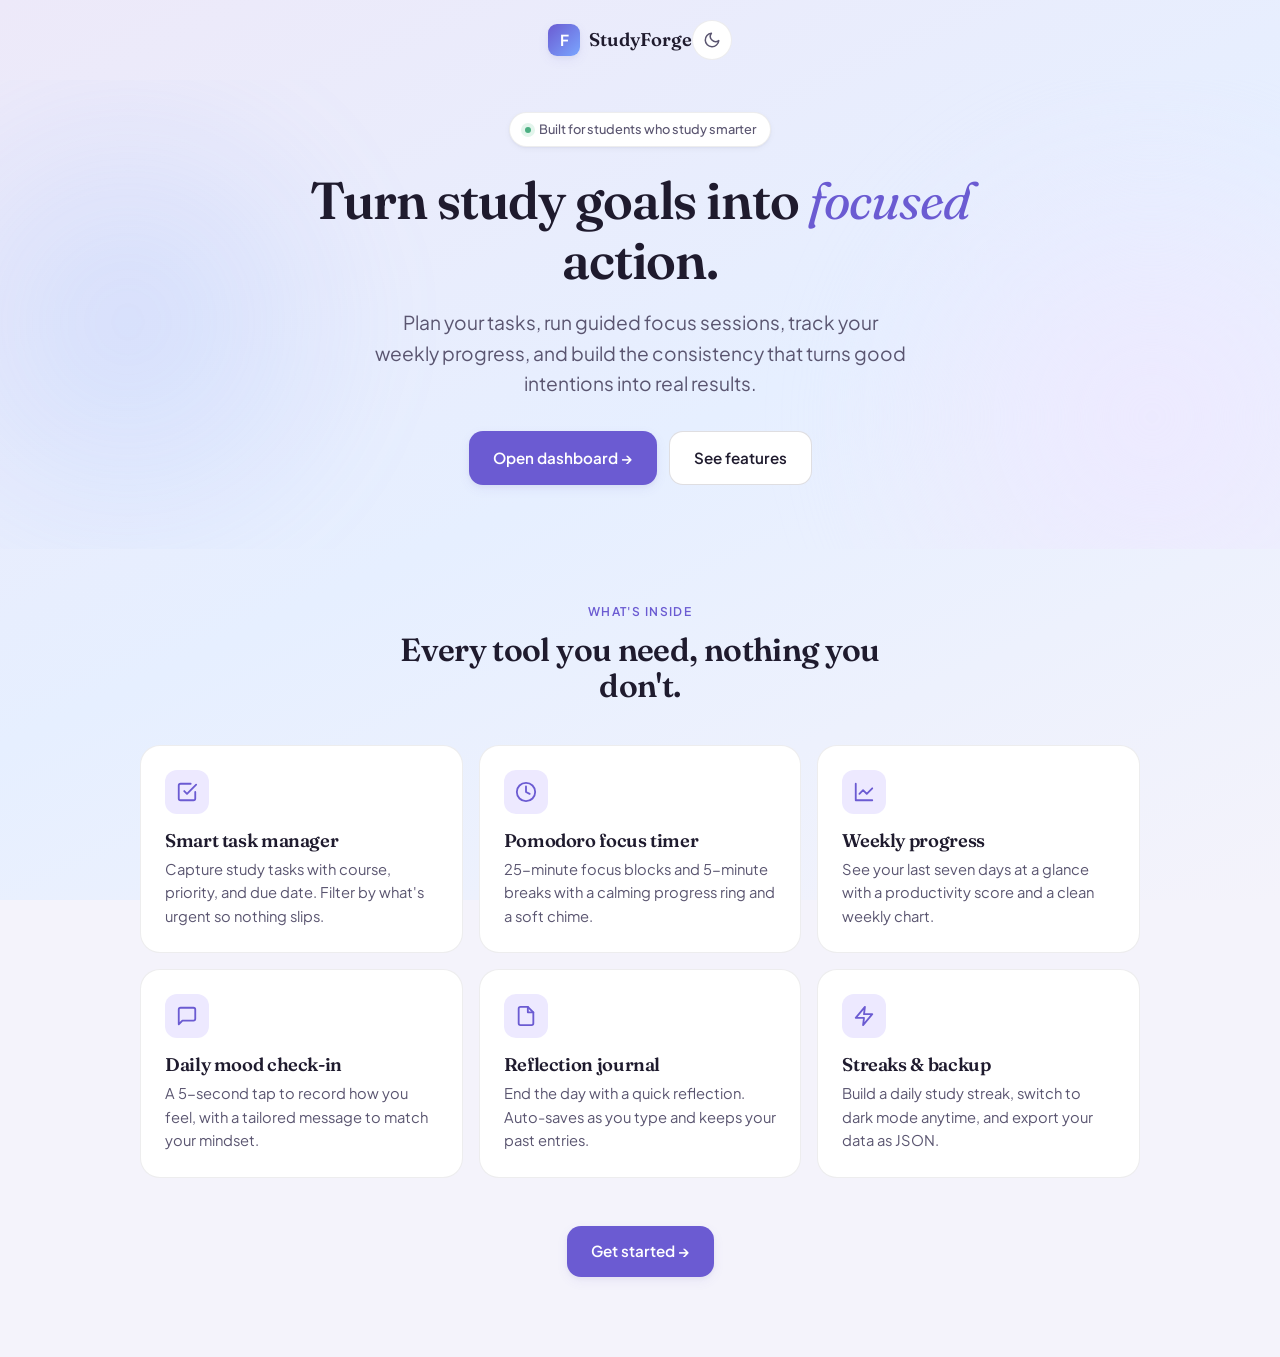
==== index.html @ b80883ae "Initial commit of StudyForge" ====
<!DOCTYPE html>
<html lang="en">
<head>
  <meta charset="UTF-8" />
  <meta name="viewport" content="width=device-width, initial-scale=1.0, viewport-fit=cover" />
  <title>StudyForge — Turn study goals into focused action</title>
  <meta name="description" content="A modern, mobile-first productivity app for students. Manage tasks, run focus sessions, and build study consistency." />
  <meta name="theme-color" content="#6b5bd2" />
  <link rel="stylesheet" href="style.css" />
</head>
<body class="landing">

  <!-- Top bar with brand + theme toggle -->
  <header class="topbar">
    <div class="brand">
      <span class="brand-mark">F</span>
      <span>StudyForge</span>
    </div>
    <div class="topbar-actions">
      <button class="icon-btn" data-theme-toggle aria-label="Toggle dark mode"></button>
    </div>
  </header>

  <!-- HERO -->
  <section class="landing-hero">
    <div class="hero-content fade-up">
      <span class="hero-eyebrow"><span class="dot"></span>Built for students who study smarter</span>
      <h1 class="hero-title">Turn study goals into <em>focused</em> action.</h1>
      <p class="hero-tagline">
        Plan your tasks, run guided focus sessions, track your weekly progress, and build the consistency that turns good intentions into real results.
      </p>
      <div class="hero-actions">
        <a href="dashboard.html" class="btn btn-primary">Open dashboard →</a>
        <a href="#features" class="btn btn-secondary">See features</a>
      </div>
    </div>
  </section>

  <!-- FEATURES -->
  <section class="feature-strip" id="features">
    <div class="container">
      <div style="text-align: center; max-width: 560px; margin: 0 auto 2.5rem;">
        <span class="eyebrow">What's inside</span>
        <h2 style="margin-top: 0.6rem;">Every tool you need, nothing you don't.</h2>
      </div>

      <div class="feature-grid">
        <div class="feature-card fade-up fade-up-1">
          <div class="feature-icon">
            <svg viewBox="0 0 24 24" fill="none" stroke="currentColor" stroke-width="2" stroke-linecap="round" stroke-linejoin="round">
              <path d="M9 11l3 3L22 4"/><path d="M21 12v7a2 2 0 01-2 2H5a2 2 0 01-2-2V5a2 2 0 012-2h11"/>
            </svg>
          </div>
          <h3>Smart task manager</h3>
          <p>Capture study tasks with course, priority, and due date. Filter by what's urgent so nothing slips.</p>
        </div>

        <div class="feature-card fade-up fade-up-2">
          <div class="feature-icon">
            <svg viewBox="0 0 24 24" fill="none" stroke="currentColor" stroke-width="2" stroke-linecap="round" stroke-linejoin="round">
              <circle cx="12" cy="12" r="10"/><polyline points="12 6 12 12 16 14"/>
            </svg>
          </div>
          <h3>Pomodoro focus timer</h3>
          <p>25-minute focus blocks and 5-minute breaks with a calming progress ring and a soft chime.</p>
        </div>

        <div class="feature-card fade-up fade-up-3">
          <div class="feature-icon">
            <svg viewBox="0 0 24 24" fill="none" stroke="currentColor" stroke-width="2" stroke-linecap="round" stroke-linejoin="round">
              <path d="M3 3v18h18"/><path d="M7 14l4-4 4 4 6-6"/>
            </svg>
          </div>
          <h3>Weekly progress</h3>
          <p>See your last seven days at a glance with a productivity score and a clean weekly chart.</p>
        </div>

        <div class="feature-card fade-up fade-up-4">
          <div class="feature-icon">
            <svg viewBox="0 0 24 24" fill="none" stroke="currentColor" stroke-width="2" stroke-linecap="round" stroke-linejoin="round">
              <path d="M21 15a2 2 0 01-2 2H7l-4 4V5a2 2 0 012-2h14a2 2 0 012 2z"/>
            </svg>
          </div>
          <h3>Daily mood check-in</h3>
          <p>A 5-second tap to record how you feel, with a tailored message to match your mindset.</p>
        </div>

        <div class="feature-card fade-up fade-up-4">
          <div class="feature-icon">
            <svg viewBox="0 0 24 24" fill="none" stroke="currentColor" stroke-width="2" stroke-linecap="round" stroke-linejoin="round">
              <path d="M14 2H6a2 2 0 00-2 2v16a2 2 0 002 2h12a2 2 0 002-2V8z"/><polyline points="14 2 14 8 20 8"/>
            </svg>
          </div>
          <h3>Reflection journal</h3>
          <p>End the day with a quick reflection. Auto-saves as you type and keeps your past entries.</p>
        </div>

        <div class="feature-card fade-up fade-up-4">
          <div class="feature-icon">
            <svg viewBox="0 0 24 24" fill="none" stroke="currentColor" stroke-width="2" stroke-linecap="round" stroke-linejoin="round">
              <path d="M13 2L3 14h9l-1 8 10-12h-9l1-8z"/>
            </svg>
          </div>
          <h3>Streaks &amp; backup</h3>
          <p>Build a daily study streak, switch to dark mode anytime, and export your data as JSON.</p>
        </div>
      </div>

      <div style="text-align: center; margin-top: 3rem;">
        <a href="dashboard.html" class="btn btn-primary">Get started →</a>
      </div>
    </div>
  </section>

  <script src="script.js"></script>
</body>
</html>
---- style.css ----
/* ============================================
   StudyForge — Stylesheet
   Calm purple & soft blue study aesthetic
   Mobile-first, responsive, with dark mode
   ============================================ */

/* ---------- Fonts ---------- */
@import url('https://fonts.googleapis.com/css2?family=Fraunces:opsz,wght@9..144,400;9..144,500;9..144,600;9..144,700&family=Plus+Jakarta+Sans:wght@400;500;600;700&display=swap');

/* ---------- Design Tokens ---------- */
:root {
  /* Light theme — calm, paper-like, study-focused */
  --bg-base: #f4f3fb;
  --bg-gradient: linear-gradient(155deg, #ede9f9 0%, #e6efff 50%, #f4f3fb 100%);
  --bg-card: #ffffff;
  --bg-card-soft: #faf9ff;
  --bg-elevated: #ffffff;

  --text-primary: #1f1b2e;
  --text-secondary: #5a5570;
  --text-muted: #8a8499;

  --accent: #6b5bd2;
  --accent-hover: #5848c4;
  --accent-soft: #ede9ff;
  --accent-blue: #7aa6ff;
  --accent-deep: #3d3478;

  --success: #4caf82;
  --success-soft: #e3f5ec;
  --warning: #e8a838;
  --warning-soft: #fdf3e0;
  --danger: #e35d6a;
  --danger-soft: #fde8eb;

  --border: rgba(31, 27, 46, 0.08);
  --border-strong: rgba(31, 27, 46, 0.14);
  --shadow-sm: 0 1px 2px rgba(31, 27, 46, 0.04), 0 2px 6px rgba(31, 27, 46, 0.04);
  --shadow-md: 0 4px 12px rgba(107, 91, 210, 0.08), 0 2px 4px rgba(31, 27, 46, 0.04);
  --shadow-lg: 0 12px 32px rgba(107, 91, 210, 0.12), 0 4px 8px rgba(31, 27, 46, 0.04);

  --radius-sm: 8px;
  --radius-md: 14px;
  --radius-lg: 20px;
  --radius-xl: 28px;

  --font-display: 'Fraunces', Georgia, serif;
  --font-body: 'Plus Jakarta Sans', system-ui, -apple-system, sans-serif;

  --transition: 200ms cubic-bezier(0.4, 0, 0.2, 1);
  --transition-slow: 400ms cubic-bezier(0.4, 0, 0.2, 1);
}

[data-theme="dark"] {
  --bg-base: #15131f;
  --bg-gradient: linear-gradient(155deg, #1a1729 0%, #161a2e 50%, #15131f 100%);
  --bg-card: #211e30;
  --bg-card-soft: #1c1a28;
  --bg-elevated: #2a2640;

  --text-primary: #f0eef7;
  --text-secondary: #b8b3c9;
  --text-muted: #7e7891;

  --accent: #9d8aff;
  --accent-hover: #b3a3ff;
  --accent-soft: #2d2647;
  --accent-blue: #93b4ff;
  --accent-deep: #cfc4ff;

  --success: #6dd9a4;
  --success-soft: #1e3329;
  --warning: #f0b859;
  --warning-soft: #332a18;
  --danger: #ff7c89;
  --danger-soft: #3d1d22;

  --border: rgba(240, 238, 247, 0.08);
  --border-strong: rgba(240, 238, 247, 0.16);
  --shadow-sm: 0 1px 2px rgba(0, 0, 0, 0.2), 0 2px 6px rgba(0, 0, 0, 0.15);
  --shadow-md: 0 4px 12px rgba(0, 0, 0, 0.25), 0 2px 4px rgba(0, 0, 0, 0.15);
  --shadow-lg: 0 12px 32px rgba(0, 0, 0, 0.35), 0 4px 8px rgba(0, 0, 0, 0.2);
}

/* ---------- Reset ---------- */
*, *::before, *::after { box-sizing: border-box; margin: 0; padding: 0; }
html { scroll-behavior: smooth; }
body {
  font-family: var(--font-body);
  font-size: 16px;
  line-height: 1.6;
  color: var(--text-primary);
  background: var(--bg-base);
  background-image: var(--bg-gradient);
  background-attachment: fixed;
  min-height: 100vh;
  -webkit-font-smoothing: antialiased;
  -moz-osx-font-smoothing: grayscale;
}
button { font-family: inherit; cursor: pointer; border: none; background: none; color: inherit; }
input, select, textarea { font-family: inherit; font-size: inherit; color: inherit; }
ul { list-style: none; }
a { color: inherit; text-decoration: none; }

/* ---------- Typography ---------- */
h1, h2, h3 {
  font-family: var(--font-display);
  font-weight: 600;
  letter-spacing: -0.02em;
  line-height: 1.15;
  color: var(--text-primary);
}
h1 { font-size: clamp(2rem, 6vw, 3.25rem); }
h2 { font-size: clamp(1.5rem, 4vw, 2rem); }
h3 { font-size: 1.15rem; font-weight: 600; }
.eyebrow {
  font-family: var(--font-body);
  font-size: 0.75rem;
  font-weight: 600;
  letter-spacing: 0.12em;
  text-transform: uppercase;
  color: var(--accent);
}

/* ---------- Layout ---------- */
.container { width: 100%; max-width: 1100px; margin: 0 auto; padding: 0 1.25rem; }
.page { min-height: 100vh; padding: 1.25rem 0 6rem; }

/* ---------- Top Bar ---------- */
.topbar {
  display: flex;
  align-items: center;
  justify-content: space-between;
  padding: 1rem 1.25rem;
  max-width: 1100px;
  margin: 0 auto;
}
.brand {
  display: flex;
  align-items: center;
  gap: 0.55rem;
  font-family: var(--font-display);
  font-weight: 600;
  font-size: 1.15rem;
  color: var(--text-primary);
}
.brand-mark {
  width: 32px; height: 32px;
  border-radius: 9px;
  background: linear-gradient(135deg, var(--accent), var(--accent-blue));
  display: grid; place-items: center;
  color: white; font-weight: 700;
  box-shadow: var(--shadow-md);
  font-family: var(--font-body);
  font-size: 0.95rem;
}
.topbar-actions { display: flex; gap: 0.5rem; align-items: center; }
.icon-btn {
  width: 40px; height: 40px;
  border-radius: 50%;
  background: var(--bg-card);
  border: 1px solid var(--border);
  display: grid; place-items: center;
  transition: all var(--transition);
  color: var(--text-secondary);
}
.icon-btn:hover {
  transform: translateY(-1px);
  box-shadow: var(--shadow-md);
  color: var(--accent);
}
.icon-btn svg { width: 18px; height: 18px; }

/* ---------- Bottom Nav (mobile-first) ---------- */
.bottom-nav {
  position: fixed;
  bottom: 0; left: 0; right: 0;
  background: var(--bg-card);
  border-top: 1px solid var(--border);
  padding: 0.5rem 0.5rem calc(0.5rem + env(safe-area-inset-bottom));
  display: flex;
  justify-content: space-around;
  z-index: 100;
  backdrop-filter: blur(20px);
}
.bottom-nav a {
  flex: 1;
  display: flex; flex-direction: column;
  align-items: center; gap: 0.15rem;
  padding: 0.5rem 0.25rem;
  font-size: 0.68rem;
  font-weight: 500;
  color: var(--text-muted);
  border-radius: var(--radius-sm);
  transition: color var(--transition);
}
.bottom-nav a svg { width: 22px; height: 22px; stroke-width: 1.8; }
.bottom-nav a.active { color: var(--accent); }
.bottom-nav a:hover { color: var(--accent); }

/* ---------- Buttons ---------- */
.btn {
  display: inline-flex;
  align-items: center;
  justify-content: center;
  gap: 0.5rem;
  padding: 0.85rem 1.5rem;
  border-radius: var(--radius-md);
  font-weight: 600;
  font-size: 0.95rem;
  transition: all var(--transition);
  white-space: nowrap;
}
.btn-primary {
  background: var(--accent);
  color: white;
  box-shadow: var(--shadow-md);
}
.btn-primary:hover {
  background: var(--accent-hover);
  transform: translateY(-2px);
  box-shadow: var(--shadow-lg);
}
.btn-primary:active { transform: translateY(0); }
.btn-secondary {
  background: var(--bg-card);
  color: var(--text-primary);
  border: 1px solid var(--border-strong);
}
.btn-secondary:hover {
  border-color: var(--accent);
  color: var(--accent);
  transform: translateY(-1px);
}
.btn-ghost {
  background: transparent;
  color: var(--text-secondary);
  padding: 0.5rem 0.85rem;
}
.btn-ghost:hover { color: var(--accent); background: var(--accent-soft); }
.btn-danger {
  background: transparent;
  color: var(--danger);
  padding: 0.4rem 0.7rem;
  font-size: 0.85rem;
  border-radius: var(--radius-sm);
}
.btn-danger:hover { background: var(--danger-soft); }
.btn-block { width: 100%; }

/* ---------- Cards ---------- */
.card {
  background: var(--bg-card);
  border: 1px solid var(--border);
  border-radius: var(--radius-lg);
  padding: 1.5rem;
  box-shadow: var(--shadow-sm);
  transition: box-shadow var(--transition), transform var(--transition);
}
.card-soft { background: var(--bg-card-soft); }
.card-hover:hover { box-shadow: var(--shadow-md); transform: translateY(-2px); }
.card-header {
  display: flex;
  justify-content: space-between;
  align-items: flex-start;
  gap: 1rem;
  margin-bottom: 1.25rem;
}
.card-header h2 { font-size: 1.35rem; }

/* ============================================
   LANDING PAGE
   ============================================ */
.landing { min-height: 100vh; display: flex; flex-direction: column; }
.landing-hero {
  flex: 1;
  display: flex;
  align-items: center;
  padding: 2rem 1.25rem 4rem;
  position: relative;
  overflow: hidden;
}
.landing-hero::before {
  content: '';
  position: absolute;
  top: -10%; right: -20%;
  width: 60%;
  aspect-ratio: 1;
  background: radial-gradient(circle, var(--accent-soft) 0%, transparent 60%);
  pointer-events: none;
  filter: blur(40px);
}
.landing-hero::after {
  content: '';
  position: absolute;
  bottom: -20%; left: -15%;
  width: 50%;
  aspect-ratio: 1;
  background: radial-gradient(circle, rgba(122, 166, 255, 0.18) 0%, transparent 60%);
  pointer-events: none;
  filter: blur(40px);
}
.hero-content {
  position: relative;
  max-width: 720px;
  margin: 0 auto;
  text-align: center;
  z-index: 1;
}
.hero-eyebrow {
  display: inline-flex;
  align-items: center;
  gap: 0.5rem;
  padding: 0.4rem 0.9rem;
  background: var(--bg-card);
  border: 1px solid var(--border);
  border-radius: 100px;
  font-size: 0.8rem;
  font-weight: 500;
  color: var(--text-secondary);
  margin-bottom: 1.5rem;
  box-shadow: var(--shadow-sm);
}
.hero-eyebrow .dot {
  width: 6px; height: 6px;
  border-radius: 50%;
  background: var(--success);
  box-shadow: 0 0 0 4px var(--success-soft);
}
.hero-title { margin-bottom: 1rem; }
.hero-title em { font-style: italic; font-weight: 400; color: var(--accent); }
.hero-tagline {
  font-size: clamp(1.05rem, 2.5vw, 1.2rem);
  color: var(--text-secondary);
  max-width: 540px;
  margin: 0 auto 2rem;
}
.hero-actions {
  display: flex;
  gap: 0.75rem;
  justify-content: center;
  flex-wrap: wrap;
}
.feature-strip { padding: 3rem 1.25rem 5rem; position: relative; }
.feature-grid {
  display: grid;
  grid-template-columns: 1fr;
  gap: 1rem;
  max-width: 1000px;
  margin: 0 auto;
}
.feature-card {
  padding: 1.5rem;
  background: var(--bg-card);
  border: 1px solid var(--border);
  border-radius: var(--radius-lg);
  transition: all var(--transition-slow);
}
.feature-card:hover {
  transform: translateY(-3px);
  box-shadow: var(--shadow-md);
  border-color: var(--accent-soft);
}
.feature-icon {
  width: 44px; height: 44px;
  border-radius: 12px;
  background: var(--accent-soft);
  color: var(--accent);
  display: grid; place-items: center;
  margin-bottom: 1rem;
}
.feature-icon svg { width: 22px; height: 22px; }
.feature-card h3 { margin-bottom: 0.4rem; }
.feature-card p { color: var(--text-secondary); font-size: 0.92rem; }

/* ============================================
   DASHBOARD
   ============================================ */
.greeting { margin-bottom: 1.5rem; }
.greeting .date {
  color: var(--text-secondary);
  font-size: 0.92rem;
  margin-bottom: 0.3rem;
  font-weight: 500;
}
.greeting h1 { font-size: clamp(1.65rem, 5vw, 2.25rem); margin-bottom: 0.4rem; }
.greeting p { color: var(--text-secondary); }
.streak-pill {
  display: inline-flex;
  align-items: center;
  gap: 0.4rem;
  padding: 0.3rem 0.75rem;
  background: var(--warning-soft);
  color: var(--warning);
  border-radius: 100px;
  font-size: 0.78rem;
  font-weight: 600;
  margin-top: 0.5rem;
}
.stat-grid {
  display: grid;
  grid-template-columns: repeat(2, 1fr);
  gap: 0.85rem;
  margin-bottom: 1.5rem;
}
.stat-card {
  background: var(--bg-card);
  border: 1px solid var(--border);
  border-radius: var(--radius-md);
  padding: 1.15rem;
  position: relative;
  overflow: hidden;
  transition: all var(--transition);
}
.stat-card:hover { transform: translateY(-2px); box-shadow: var(--shadow-md); }
.stat-card .label {
  font-size: 0.78rem;
  color: var(--text-secondary);
  font-weight: 500;
  margin-bottom: 0.4rem;
  display: flex; align-items: center; gap: 0.4rem;
}
.stat-card .value {
  font-family: var(--font-display);
  font-size: 2rem;
  font-weight: 600;
  color: var(--text-primary);
  line-height: 1;
}
.stat-card .sublabel {
  font-size: 0.78rem;
  color: var(--text-muted);
  margin-top: 0.4rem;
}
.stat-icon {
  position: absolute;
  top: 1.15rem; right: 1.15rem;
  color: var(--accent);
  opacity: 0.85;
}
.stat-icon svg { width: 22px; height: 22px; }
.stat-accent { background: linear-gradient(135deg, var(--accent), #7e6dd8); color: white; border: none; }
.stat-accent .label, .stat-accent .value, .stat-accent .sublabel, .stat-accent .stat-icon { color: white; }
.stat-accent .label { opacity: 0.85; }
.stat-accent .sublabel { opacity: 0.8; }
.dashboard-section { display: grid; gap: 1rem; margin-bottom: 1.25rem; }
.quick-action-row {
  display: grid;
  grid-template-columns: repeat(2, 1fr);
  gap: 0.75rem;
  margin-top: 1rem;
}

/* ============================================
   TASK MANAGER
   ============================================ */
.task-form { display: grid; gap: 0.75rem; }
.field-row { display: grid; grid-template-columns: 1fr 1fr; gap: 0.75rem; }
.field { display: flex; flex-direction: column; gap: 0.4rem; }
.field label {
  font-size: 0.8rem;
  font-weight: 600;
  color: var(--text-secondary);
}
.field input, .field select {
  padding: 0.75rem 0.95rem;
  border-radius: var(--radius-md);
  border: 1px solid var(--border-strong);
  background: var(--bg-card);
  font-size: 0.95rem;
  transition: border-color var(--transition), box-shadow var(--transition);
  width: 100%;
}
.field input:focus, .field select:focus {
  outline: none;
  border-color: var(--accent);
  box-shadow: 0 0 0 3px var(--accent-soft);
}
.task-list { display: flex; flex-direction: column; gap: 0.6rem; }
.task-item {
  display: flex;
  align-items: center;
  gap: 0.85rem;
  padding: 1rem;
  background: var(--bg-card);
  border: 1px solid var(--border);
  border-radius: var(--radius-md);
  transition: all var(--transition);
}
.task-item:hover { box-shadow: var(--shadow-sm); transform: translateX(2px); }
.task-checkbox {
  width: 22px; height: 22px;
  border-radius: 50%;
  border: 2px solid var(--border-strong);
  background: var(--bg-card);
  flex-shrink: 0;
  cursor: pointer;
  transition: all var(--transition);
  display: grid; place-items: center;
}
.task-checkbox:hover { border-color: var(--accent); }
.task-checkbox svg { width: 14px; height: 14px; color: white; opacity: 0; transform: scale(0.5); transition: all var(--transition); }
.task-info { flex: 1; min-width: 0; }
.task-title-text {
  font-weight: 600;
  color: var(--text-primary);
  margin-bottom: 0.2rem;
  word-break: break-word;
}
.task-meta {
  display: flex; flex-wrap: wrap; gap: 0.5rem;
  font-size: 0.8rem;
  color: var(--text-muted);
  align-items: center;
}
.task-meta .course { font-weight: 500; color: var(--text-secondary); }
.task-meta .dot-sep { color: var(--text-muted); opacity: 0.5; }
.priority-badge {
  display: inline-flex;
  align-items: center;
  padding: 0.18rem 0.55rem;
  border-radius: 100px;
  font-size: 0.7rem;
  font-weight: 600;
  text-transform: uppercase;
  letter-spacing: 0.04em;
}
.priority-low { background: var(--success-soft); color: var(--success); }
.priority-medium { background: var(--warning-soft); color: var(--warning); }
.priority-high { background: var(--danger-soft); color: var(--danger); }
.task-item.completed { opacity: 0.65; }
.task-item.completed .task-checkbox {
  background: var(--success);
  border-color: var(--success);
}
.task-item.completed .task-checkbox svg { opacity: 1; transform: scale(1); }
.task-item.completed .task-title-text {
  text-decoration: line-through;
  color: var(--text-muted);
}
.empty-state {
  text-align: center;
  padding: 2.5rem 1rem;
  color: var(--text-muted);
}
.empty-state svg { width: 48px; height: 48px; margin: 0 auto 1rem; opacity: 0.5; }
.empty-state p { font-size: 0.95rem; }
.task-filters {
  display: flex; gap: 0.4rem;
  margin-bottom: 1rem;
  overflow-x: auto;
  padding-bottom: 0.25rem;
}
.filter-chip {
  padding: 0.4rem 0.85rem;
  border-radius: 100px;
  background: var(--bg-card);
  border: 1px solid var(--border);
  font-size: 0.82rem;
  font-weight: 500;
  color: var(--text-secondary);
  white-space: nowrap;
  transition: all var(--transition);
}
.filter-chip:hover { border-color: var(--accent); color: var(--accent); }
.filter-chip.active {
  background: var(--accent);
  border-color: var(--accent);
  color: white;
}

/* ============================================
   FOCUS TIMER
   ============================================ */
.timer-card {
  text-align: center;
  padding: 2.5rem 1.5rem;
  background: var(--bg-card);
  border-radius: var(--radius-xl);
  border: 1px solid var(--border);
  position: relative;
  overflow: hidden;
}
.timer-mode-tabs {
  display: inline-flex;
  background: var(--bg-card-soft);
  border: 1px solid var(--border);
  border-radius: 100px;
  padding: 0.25rem;
  margin-bottom: 2rem;
}
.timer-mode-tabs button {
  padding: 0.5rem 1.1rem;
  border-radius: 100px;
  font-size: 0.85rem;
  font-weight: 600;
  color: var(--text-secondary);
  transition: all var(--transition);
}
.timer-mode-tabs button.active {
  background: var(--bg-card);
  color: var(--accent);
  box-shadow: var(--shadow-sm);
}
.timer-ring {
  position: relative;
  width: min(280px, 70vw);
  aspect-ratio: 1;
  margin: 0 auto 2rem;
}
.timer-ring svg { width: 100%; height: 100%; transform: rotate(-90deg); }
.timer-ring-bg { stroke: var(--border); }
.timer-ring-progress {
  stroke: var(--accent);
  transition: stroke-dashoffset 1s linear;
  stroke-linecap: round;
}
.timer-display {
  position: absolute;
  inset: 0;
  display: flex;
  flex-direction: column;
  align-items: center;
  justify-content: center;
}
.timer-time {
  font-family: var(--font-display);
  font-size: clamp(3rem, 12vw, 4.5rem);
  font-weight: 500;
  color: var(--text-primary);
  letter-spacing: -0.04em;
  line-height: 1;
  font-variant-numeric: tabular-nums;
}
.timer-status {
  font-size: 0.8rem;
  font-weight: 600;
  text-transform: uppercase;
  letter-spacing: 0.12em;
  color: var(--text-muted);
  margin-top: 0.6rem;
}
.timer-controls {
  display: flex;
  gap: 0.75rem;
  justify-content: center;
  flex-wrap: wrap;
}
.timer-info {
  margin-top: 1.5rem;
  padding-top: 1.5rem;
  border-top: 1px solid var(--border);
  display: grid;
  grid-template-columns: repeat(2, 1fr);
  gap: 1rem;
  text-align: center;
}
.timer-info-item .label {
  font-size: 0.75rem;
  color: var(--text-muted);
  text-transform: uppercase;
  letter-spacing: 0.06em;
  font-weight: 600;
  margin-bottom: 0.25rem;
}
.timer-info-item .value {
  font-family: var(--font-display);
  font-size: 1.5rem;
  font-weight: 600;
}

/* ============================================
   MOOD CHECK-IN
   ============================================ */
.mood-grid {
  display: grid;
  grid-template-columns: repeat(2, 1fr);
  gap: 0.85rem;
  margin-bottom: 1.5rem;
}
.mood-option {
  padding: 1.5rem 1rem;
  background: var(--bg-card);
  border: 2px solid var(--border);
  border-radius: var(--radius-md);
  display: flex;
  flex-direction: column;
  align-items: center;
  gap: 0.5rem;
  transition: all var(--transition);
  cursor: pointer;
}
.mood-option:hover { transform: translateY(-2px); border-color: var(--accent); }
.mood-option.selected { border-color: var(--accent); background: var(--accent-soft); }
.mood-emoji { font-size: 2rem; }
.mood-name {
  font-weight: 600;
  font-size: 0.92rem;
  color: var(--text-primary);
}
.mood-message {
  padding: 1.5rem;
  background: linear-gradient(135deg, var(--accent-soft), var(--bg-card-soft));
  border: 1px solid var(--border);
  border-radius: var(--radius-md);
  font-style: italic;
  color: var(--text-primary);
  line-height: 1.6;
  position: relative;
  font-family: var(--font-display);
  font-size: 1.05rem;
}
.mood-message::before {
  content: '"';
  font-family: var(--font-display);
  font-size: 3.5rem;
  color: var(--accent);
  position: absolute;
  top: -0.4rem; left: 0.6rem;
  opacity: 0.3;
  line-height: 1;
}
.mood-message-content { padding-left: 1.5rem; }
.mood-message-author {
  display: block;
  font-style: normal;
  font-family: var(--font-body);
  font-size: 0.78rem;
  color: var(--text-muted);
  margin-top: 0.7rem;
  font-weight: 600;
}

/* ============================================
   PROGRESS PAGE
   ============================================ */
.progress-hero {
  text-align: center;
  padding: 2rem 1.5rem;
  background: linear-gradient(135deg, var(--accent), #7e6dd8);
  color: white;
  border-radius: var(--radius-lg);
  margin-bottom: 1.25rem;
  position: relative;
  overflow: hidden;
}
.progress-hero::before {
  content: '';
  position: absolute;
  top: -50%; right: -20%;
  width: 80%; aspect-ratio: 1;
  background: radial-gradient(circle, rgba(255,255,255,0.15) 0%, transparent 70%);
}
.progress-score {
  font-family: var(--font-display);
  font-size: clamp(3.5rem, 12vw, 5rem);
  font-weight: 600;
  line-height: 1;
}
.progress-score sup { font-size: 0.4em; opacity: 0.7; }
.progress-label {
  font-size: 0.85rem;
  opacity: 0.9;
  text-transform: uppercase;
  letter-spacing: 0.1em;
  font-weight: 600;
  margin-bottom: 0.4rem;
}
.progress-sublabel { font-size: 0.95rem; opacity: 0.85; margin-top: 0.6rem; }
.weekly-bars {
  display: grid;
  grid-template-columns: repeat(7, 1fr);
  gap: 0.4rem;
  align-items: end;
  height: 140px;
  margin: 1.25rem 0 0.5rem;
}
.weekly-bar-col {
  display: flex;
  flex-direction: column;
  align-items: center;
  gap: 0.4rem;
  height: 100%;
  justify-content: flex-end;
}
.weekly-bar {
  width: 100%;
  background: linear-gradient(to top, var(--accent), var(--accent-blue));
  border-radius: 6px 6px 0 0;
  min-height: 4px;
  transition: height var(--transition-slow);
  position: relative;
}
.weekly-bar.is-today { box-shadow: 0 0 0 2px var(--bg-card), 0 0 0 4px var(--accent); }
.weekly-bar-label {
  font-size: 0.7rem;
  color: var(--text-muted);
  font-weight: 600;
  text-transform: uppercase;
}
.weekly-bar-value {
  font-size: 0.72rem;
  color: var(--text-secondary);
  font-weight: 600;
}
.progress-stat-row {
  display: grid;
  grid-template-columns: repeat(2, 1fr);
  gap: 0.85rem;
}

/* ============================================
   JOURNAL
   ============================================ */
.journal-textarea {
  width: 100%;
  min-height: 220px;
  padding: 1.15rem;
  border-radius: var(--radius-md);
  border: 1px solid var(--border-strong);
  background: var(--bg-card);
  font-family: var(--font-body);
  font-size: 1rem;
  line-height: 1.7;
  resize: vertical;
  transition: all var(--transition);
  color: var(--text-primary);
}
.journal-textarea:focus {
  outline: none;
  border-color: var(--accent);
  box-shadow: 0 0 0 3px var(--accent-soft);
}
.journal-textarea::placeholder { color: var(--text-muted); }
.journal-meta {
  display: flex;
  justify-content: space-between;
  align-items: center;
  font-size: 0.8rem;
  color: var(--text-muted);
  margin-top: 0.85rem;
  margin-bottom: 1.25rem;
}
.save-indicator {
  display: inline-flex;
  align-items: center;
  gap: 0.35rem;
  color: var(--success);
  font-weight: 600;
  opacity: 0;
  transition: opacity var(--transition);
}
.save-indicator.visible { opacity: 1; }
.journal-history { margin-top: 2rem; }
.journal-entry {
  padding: 1.15rem;
  background: var(--bg-card-soft);
  border: 1px solid var(--border);
  border-radius: var(--radius-md);
  margin-bottom: 0.75rem;
}
.journal-entry-date {
  font-size: 0.78rem;
  color: var(--accent);
  font-weight: 600;
  text-transform: uppercase;
  letter-spacing: 0.06em;
  margin-bottom: 0.55rem;
}
.journal-entry-text {
  color: var(--text-secondary);
  white-space: pre-wrap;
  line-height: 1.65;
  font-size: 0.95rem;
}

/* ============================================
   TOAST + CONFETTI
   ============================================ */
.toast {
  position: fixed;
  bottom: 90px;
  left: 50%;
  transform: translateX(-50%) translateY(20px);
  background: var(--text-primary);
  color: var(--bg-card);
  padding: 0.85rem 1.4rem;
  border-radius: var(--radius-md);
  font-size: 0.92rem;
  font-weight: 500;
  box-shadow: var(--shadow-lg);
  opacity: 0;
  pointer-events: none;
  transition: all var(--transition);
  z-index: 200;
  max-width: 90vw;
}
.toast.visible { opacity: 1; transform: translateX(-50%) translateY(0); }
.confetti-piece {
  position: fixed;
  width: 8px; height: 14px;
  top: -20px;
  z-index: 999;
  pointer-events: none;
  animation: confetti-fall linear forwards;
}
@keyframes confetti-fall {
  to { transform: translateY(110vh) rotate(720deg); opacity: 0; }
}

/* ---------- Animations ---------- */
@keyframes fadeUp {
  from { opacity: 0; transform: translateY(12px); }
  to { opacity: 1; transform: translateY(0); }
}
.fade-up { animation: fadeUp 500ms cubic-bezier(0.4, 0, 0.2, 1) backwards; }
.fade-up-1 { animation-delay: 50ms; }
.fade-up-2 { animation-delay: 120ms; }
.fade-up-3 { animation-delay: 200ms; }
.fade-up-4 { animation-delay: 280ms; }

/* ---------- Responsive ---------- */
@media (min-width: 640px) {
  .stat-grid { grid-template-columns: repeat(4, 1fr); }
  .progress-stat-row { grid-template-columns: repeat(4, 1fr); }
  .feature-grid { grid-template-columns: repeat(3, 1fr); }
  .mood-grid { grid-template-columns: repeat(4, 1fr); }
  .quick-action-row { grid-template-columns: repeat(2, 1fr); max-width: 480px; }
}
@media (min-width: 900px) {
  .page { padding: 1.5rem 0 7rem; }
  .container { padding: 0 2rem; }
  .topbar { padding: 1.25rem 2rem; }
  .bottom-nav {
    max-width: 720px;
    left: 50%;
    transform: translateX(-50%);
    bottom: 1.25rem;
    border-radius: 100px;
    border: 1px solid var(--border);
    box-shadow: var(--shadow-lg);
  }
  .bottom-nav a { font-size: 0.72rem; }
}
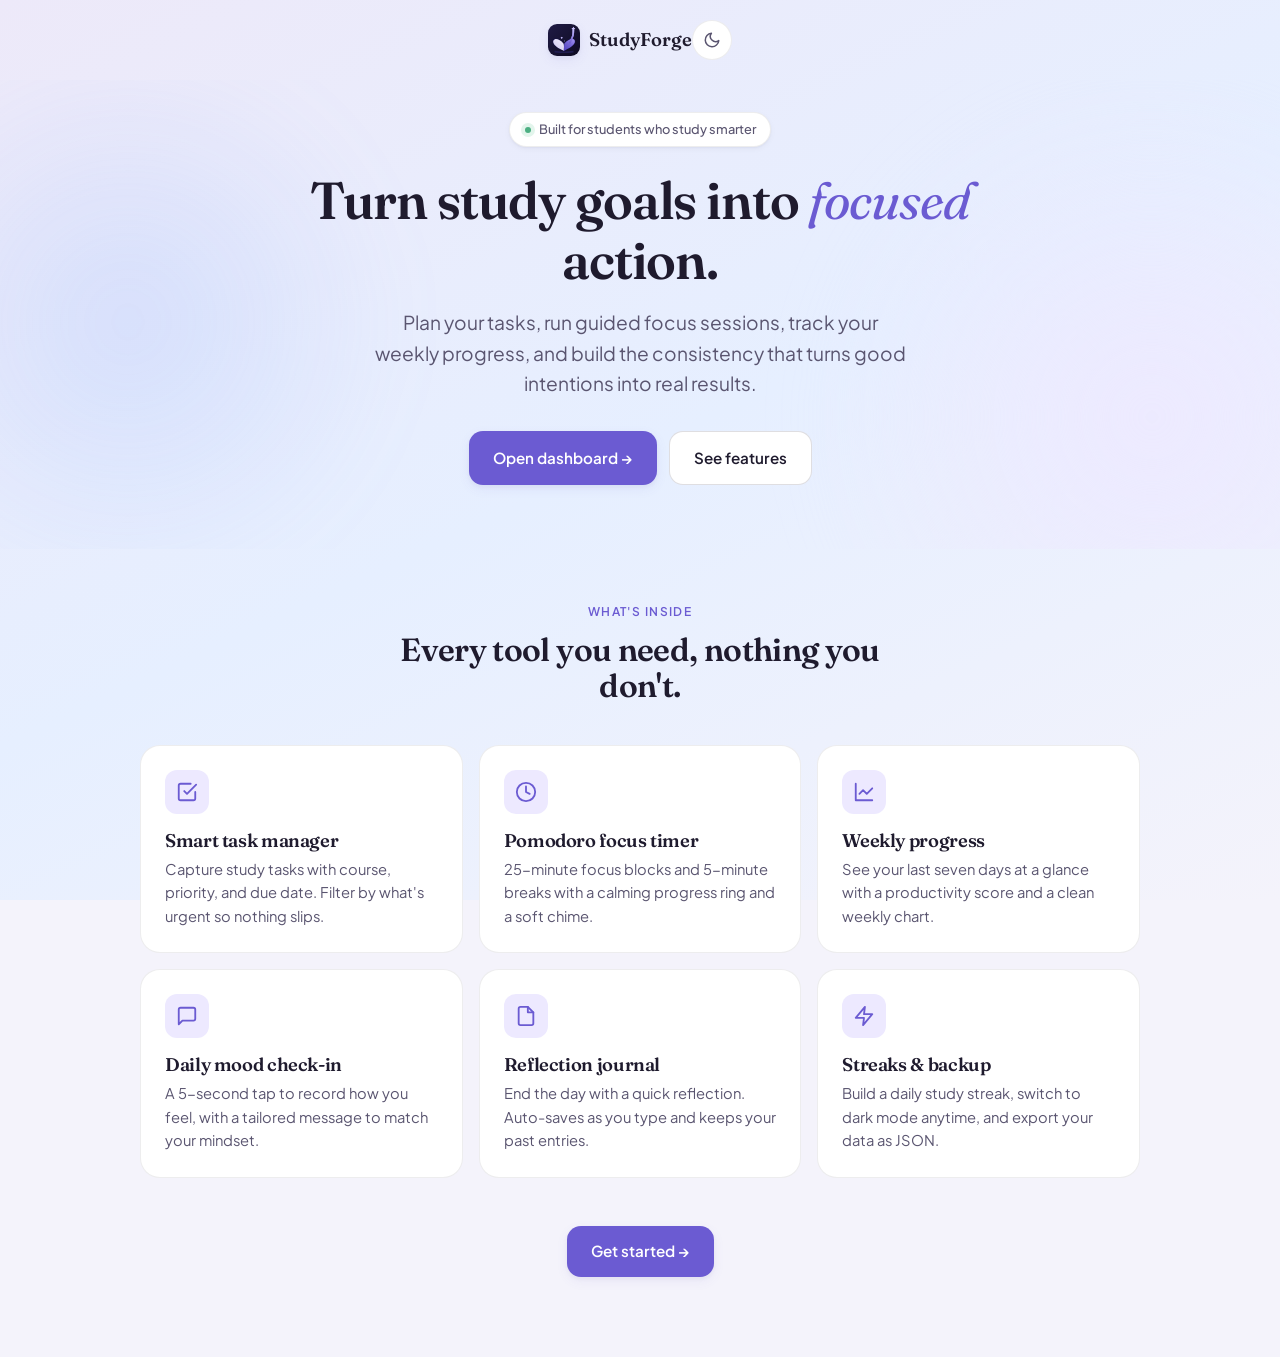
==== commit 0a0d43bc: "updated logo and icon" ====
--- a/index.html
+++ b/index.html
@@ -6,6 +6,11 @@
   <title>StudyForge — Turn study goals into focused action</title>
   <meta name="description" content="A modern, mobile-first productivity app for students. Manage tasks, run focus sessions, and build study consistency." />
   <meta name="theme-color" content="#6b5bd2" />
+  <link rel="manifest" href="manifest.json" />
+  <link rel="apple-touch-icon" href="icon.svg" />
+  <meta name="apple-mobile-web-app-capable" content="yes" />
+  <meta name="apple-mobile-web-app-status-bar-style" content="black-translucent" />
+  <meta name="apple-mobile-web-app-title" content="StudyForge" />
   <link rel="stylesheet" href="style.css" />
 </head>
 <body class="landing">
@@ -13,7 +18,7 @@
   <!-- Top bar with brand + theme toggle -->
   <header class="topbar">
     <div class="brand">
-      <span class="brand-mark">F</span>
+      <img class="brand-mark" src="icon.svg" alt=""/>
       <span>StudyForge</span>
     </div>
     <div class="topbar-actions">
@@ -113,5 +118,10 @@
   </section>
 
   <script src="script.js"></script>
+  <script>
+    if ('serviceWorker' in navigator) {
+      navigator.serviceWorker.register('/sw.js');
+    }
+  </script>
 </body>
 </html>
--- a/style.css
+++ b/style.css
@@ -147,12 +147,9 @@
 .brand-mark {
   width: 32px; height: 32px;
   border-radius: 9px;
-  background: linear-gradient(135deg, var(--accent), var(--accent-blue));
-  display: grid; place-items: center;
-  color: white; font-weight: 700;
   box-shadow: var(--shadow-md);
-  font-family: var(--font-body);
-  font-size: 0.95rem;
+  display: block;
+  flex-shrink: 0;
 }
 .topbar-actions { display: flex; gap: 0.5rem; align-items: center; }
 .icon-btn {
@@ -450,6 +447,12 @@
   gap: 0.75rem;
   margin-top: 1rem;
 }
+.quick-action-row .btn {
+  min-width: 0;
+  white-space: normal;
+  text-align: center;
+  word-break: break-word;
+}
 
 /* ============================================
    TASK MANAGER
@@ -470,6 +473,7 @@
   font-size: 0.95rem;
   transition: border-color var(--transition), box-shadow var(--transition);
   width: 100%;
+  max-width: 100%;
 }
 .field input:focus, .field select:focus {
   outline: none;
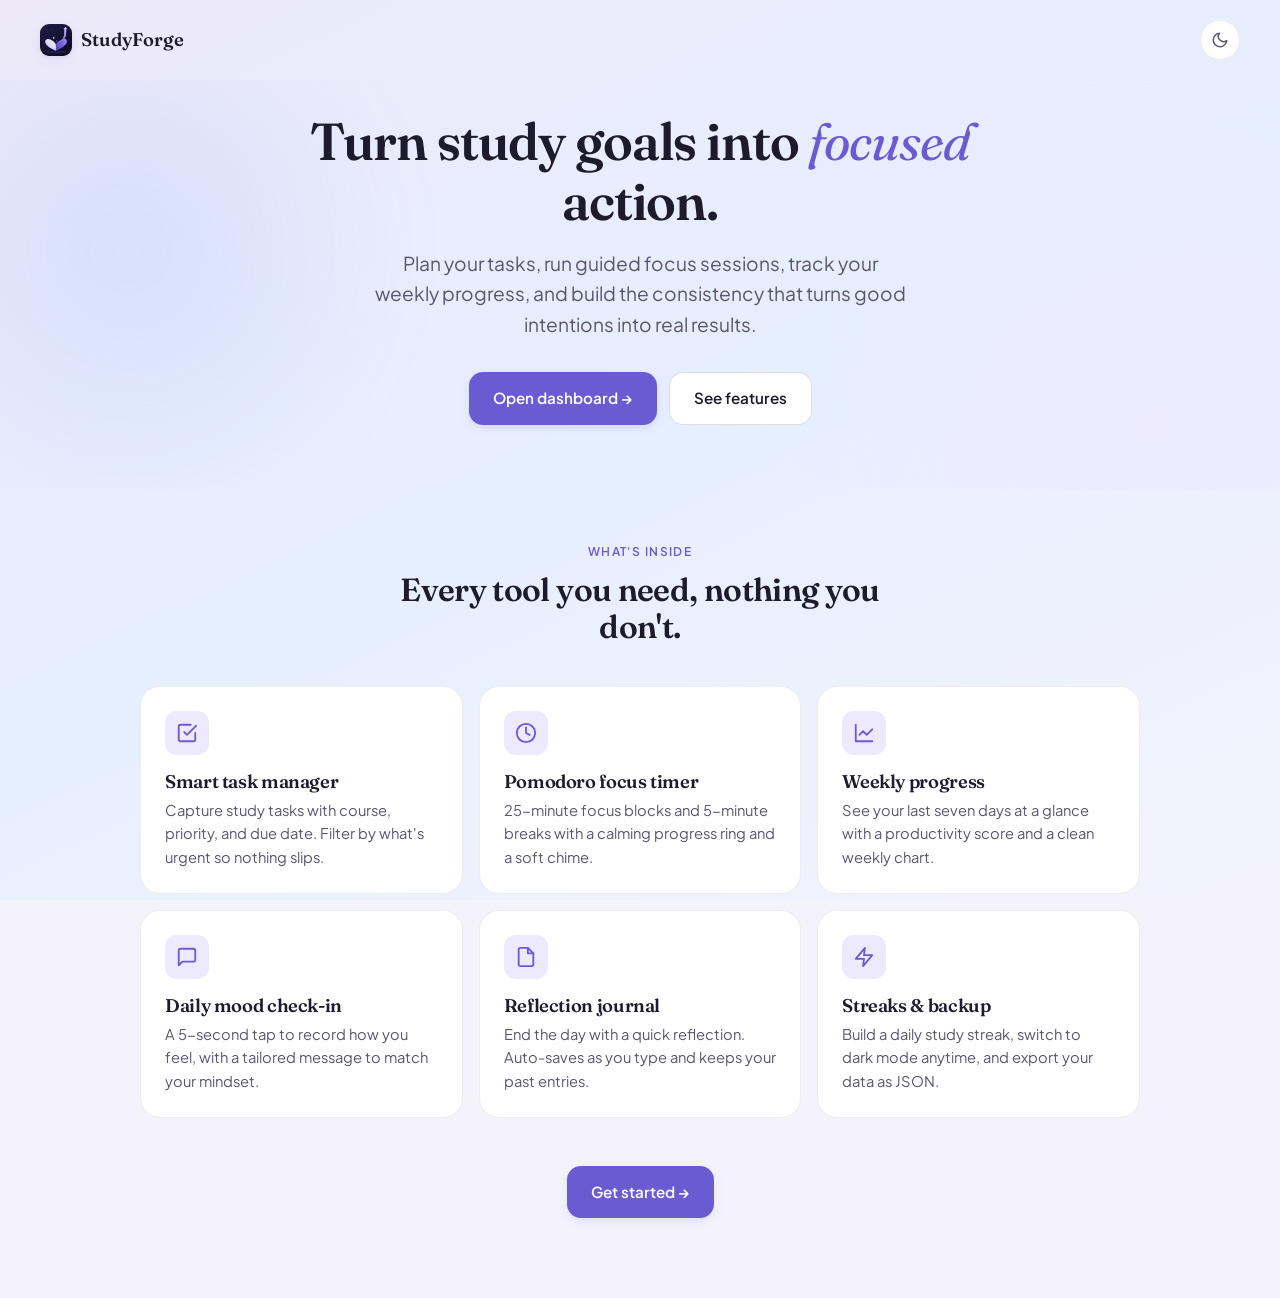
==== commit 1e04c46d: "updates design" ====
--- a/index.html
+++ b/index.html
@@ -29,7 +29,6 @@
   <!-- HERO -->
   <section class="landing-hero">
     <div class="hero-content fade-up">
-      <span class="hero-eyebrow"><span class="dot"></span>Built for students who study smarter</span>
       <h1 class="hero-title">Turn study goals into <em>focused</em> action.</h1>
       <p class="hero-tagline">
         Plan your tasks, run guided focus sessions, track your weekly progress, and build the consistency that turns good intentions into real results.
--- a/style.css
+++ b/style.css
@@ -1,8 +1,3 @@
-/* ============================================
-   StudyForge — Stylesheet
-   Calm purple & soft blue study aesthetic
-   Mobile-first, responsive, with dark mode
-   ============================================ */
 
 /* ---------- Fonts ---------- */
 @import url('https://fonts.googleapis.com/css2?family=Fraunces:opsz,wght@9..144,400;9..144,500;9..144,600;9..144,700&family=Plus+Jakarta+Sans:wght@400;500;600;700&display=swap');
@@ -131,9 +126,9 @@
   display: flex;
   align-items: center;
   justify-content: space-between;
-  padding: 1rem 1.25rem;
-  max-width: 1100px;
-  margin: 0 auto;
+  padding: 1rem 1.75rem;
+  width: 100%;
+  box-sizing: border-box;
 }
 .brand {
   display: flex;
@@ -318,12 +313,7 @@
   margin-bottom: 1.5rem;
   box-shadow: var(--shadow-sm);
 }
-.hero-eyebrow .dot {
-  width: 6px; height: 6px;
-  border-radius: 50%;
-  background: var(--success);
-  box-shadow: 0 0 0 4px var(--success-soft);
-}
+
 .hero-title { margin-bottom: 1rem; }
 .hero-title em { font-style: italic; font-weight: 400; color: var(--accent); }
 .hero-tagline {
@@ -934,7 +924,7 @@
 @media (min-width: 900px) {
   .page { padding: 1.5rem 0 7rem; }
   .container { padding: 0 2rem; }
-  .topbar { padding: 1.25rem 2rem; }
+  .topbar { padding: 1.25rem 2.5rem; }
   .bottom-nav {
     max-width: 720px;
     left: 50%;
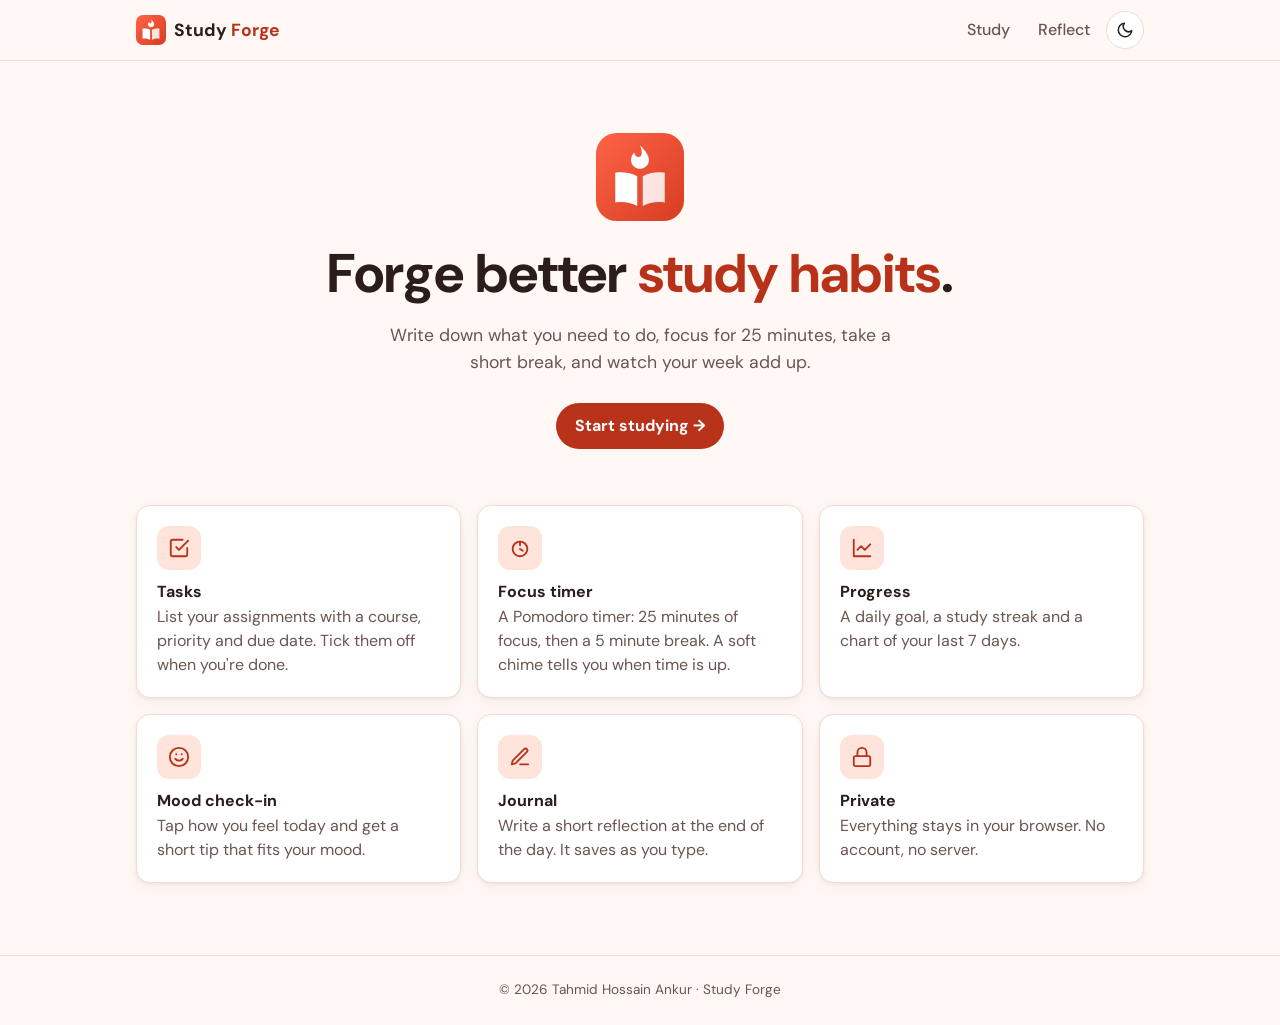
==== commit 41e14133: "Redesign Study Forge with a simpler structure and tomato theme - New tomato color palette with light" ====
--- a/index.html
+++ b/index.html
@@ -3,124 +3,82 @@
 <head>
   <meta charset="UTF-8" />
   <meta name="viewport" content="width=device-width, initial-scale=1.0, viewport-fit=cover" />
-  <title>StudyForge — Turn study goals into focused action</title>
-  <meta name="description" content="A modern, mobile-first productivity app for students. Manage tasks, run focus sessions, and build study consistency." />
-  <meta name="theme-color" content="#6b5bd2" />
+  <title>Study Forge</title>
+  <meta name="description" content="A simple study app for students: tasks, a focus timer, progress tracking and a daily journal." />
+  <meta name="theme-color" content="#fff8f5" media="(prefers-color-scheme: light)" />
+  <meta name="theme-color" content="#1b1412" media="(prefers-color-scheme: dark)" />
+  <link rel="icon" href="icon.svg" />
   <link rel="manifest" href="manifest.json" />
-  <link rel="apple-touch-icon" href="icon.svg" />
+  <link rel="apple-touch-icon" href="icons/apple-touch-icon.png" />
+  <meta name="mobile-web-app-capable" content="yes" />
   <meta name="apple-mobile-web-app-capable" content="yes" />
-  <meta name="apple-mobile-web-app-status-bar-style" content="black-translucent" />
-  <meta name="apple-mobile-web-app-title" content="StudyForge" />
+  <meta name="apple-mobile-web-app-title" content="Study Forge" />
+  <meta name="apple-mobile-web-app-status-bar-style" content="default" />
   <link rel="stylesheet" href="style.css" />
+  <script src="script.js"></script>
 </head>
-<body class="landing">
+<body>
 
-  <!-- Top bar with brand + theme toggle -->
   <header class="topbar">
-    <div class="brand">
-      <img class="brand-mark" src="icon.svg" alt=""/>
-      <span>StudyForge</span>
-    </div>
-    <div class="topbar-actions">
-      <button class="icon-btn" data-theme-toggle aria-label="Toggle dark mode"></button>
+    <div class="container">
+      <a href="index.html" class="brand">
+        <img src="icon.svg" alt="" />
+        <span>Study <span class="brand-accent">Forge</span></span>
+      </a>
+      <nav class="nav">
+        <a href="dashboard.html">Study</a>
+        <a href="reflect.html">Reflect</a>
+        <button class="theme-btn" id="theme-btn" aria-label="Toggle dark mode">
+          <svg class="icon-moon" viewBox="0 0 24 24" fill="none" stroke="currentColor" stroke-width="2" stroke-linecap="round" stroke-linejoin="round"><path d="M21 12.8A9 9 0 1111.2 3a7 7 0 009.8 9.8z"/></svg>
+          <svg class="icon-sun" viewBox="0 0 24 24" fill="none" stroke="currentColor" stroke-width="2" stroke-linecap="round" stroke-linejoin="round"><circle cx="12" cy="12" r="4"/><path d="M12 2v2M12 20v2M4.9 4.9l1.4 1.4M17.7 17.7l1.4 1.4M2 12h2M20 12h2M4.9 19.1l1.4-1.4M17.7 6.3l1.4-1.4"/></svg>
+        </button>
+      </nav>
     </div>
   </header>
 
-  <!-- HERO -->
-  <section class="landing-hero">
-    <div class="hero-content fade-up">
-      <h1 class="hero-title">Turn study goals into <em>focused</em> action.</h1>
-      <p class="hero-tagline">
-        Plan your tasks, run guided focus sessions, track your weekly progress, and build the consistency that turns good intentions into real results.
-      </p>
-      <div class="hero-actions">
-        <a href="dashboard.html" class="btn btn-primary">Open dashboard →</a>
-        <a href="#features" class="btn btn-secondary">See features</a>
+  <main class="container">
+    <section class="hero">
+      <img class="hero-icon" src="icon.svg" alt="" />
+      <h1>Forge better <em>study habits</em>.</h1>
+      <p>Write down what you need to do, focus for 25 minutes, take a short break, and watch your week add up.</p>
+      <a href="dashboard.html" class="btn btn-primary">Start studying →</a>
+    </section>
+
+    <section class="features">
+      <div class="card feature">
+        <div class="feature-icon"><svg viewBox="0 0 24 24" fill="none" stroke="currentColor" stroke-width="2" stroke-linecap="round" stroke-linejoin="round" aria-hidden="true"><path d="M9 11l3 3L22 4"/><path d="M21 12v7a2 2 0 01-2 2H5a2 2 0 01-2-2V5a2 2 0 012-2h11"/></svg></div>
+        <h2 class="feature-title">Tasks</h2>
+        <p>List your assignments with a course, priority and due date. Tick them off when you're done.</p>
       </div>
-    </div>
-  </section>
+      <div class="card feature">
+        <div class="feature-icon"><svg viewBox="0 0 24 24" fill="none" stroke="currentColor" stroke-width="2" stroke-linecap="round" stroke-linejoin="round" aria-hidden="true"><circle cx="12" cy="13" r="8"/><path d="M12 9V5"/><path d="M12 13l3 2"/></svg></div>
+        <h2 class="feature-title">Focus timer</h2>
+        <p>A Pomodoro timer: 25 minutes of focus, then a 5 minute break. A soft chime tells you when time is up.</p>
+      </div>
+      <div class="card feature">
+        <div class="feature-icon"><svg viewBox="0 0 24 24" fill="none" stroke="currentColor" stroke-width="2" stroke-linecap="round" stroke-linejoin="round" aria-hidden="true"><path d="M3 3v18h18"/><path d="M7 14l4-4 4 4 6-6"/></svg></div>
+        <h2 class="feature-title">Progress</h2>
+        <p>A daily goal, a study streak and a chart of your last 7 days.</p>
+      </div>
+      <div class="card feature">
+        <div class="feature-icon"><svg viewBox="0 0 24 24" fill="none" stroke="currentColor" stroke-width="2" stroke-linecap="round" stroke-linejoin="round" aria-hidden="true"><circle cx="12" cy="12" r="10"/><path d="M8 14s1.5 2 4 2 4-2 4-2"/><line x1="9" y1="9" x2="9.01" y2="9"/><line x1="15" y1="9" x2="15.01" y2="9"/></svg></div>
+        <h2 class="feature-title">Mood check-in</h2>
+        <p>Tap how you feel today and get a short tip that fits your mood.</p>
+      </div>
+      <div class="card feature">
+        <div class="feature-icon"><svg viewBox="0 0 24 24" fill="none" stroke="currentColor" stroke-width="2" stroke-linecap="round" stroke-linejoin="round" aria-hidden="true"><path d="M12 20h9"/><path d="M16.5 3.5a2.1 2.1 0 013 3L7 19l-4 1 1-4z"/></svg></div>
+        <h2 class="feature-title">Journal</h2>
+        <p>Write a short reflection at the end of the day. It saves as you type.</p>
+      </div>
+      <div class="card feature">
+        <div class="feature-icon"><svg viewBox="0 0 24 24" fill="none" stroke="currentColor" stroke-width="2" stroke-linecap="round" stroke-linejoin="round" aria-hidden="true"><rect x="3" y="11" width="18" height="11" rx="2"/><path d="M7 11V7a5 5 0 0110 0v4"/></svg></div>
+        <h2 class="feature-title">Private</h2>
+        <p>Everything stays in your browser. No account, no server.</p>
+      </div>
+    </section>
+  </main>
 
-  <!-- FEATURES -->
-  <section class="feature-strip" id="features">
-    <div class="container">
-      <div style="text-align: center; max-width: 560px; margin: 0 auto 2.5rem;">
-        <span class="eyebrow">What's inside</span>
-        <h2 style="margin-top: 0.6rem;">Every tool you need, nothing you don't.</h2>
-      </div>
+  <footer class="footer">© 2026 Tahmid Hossain Ankur · Study Forge</footer>
 
-      <div class="feature-grid">
-        <div class="feature-card fade-up fade-up-1">
-          <div class="feature-icon">
-            <svg viewBox="0 0 24 24" fill="none" stroke="currentColor" stroke-width="2" stroke-linecap="round" stroke-linejoin="round">
-              <path d="M9 11l3 3L22 4"/><path d="M21 12v7a2 2 0 01-2 2H5a2 2 0 01-2-2V5a2 2 0 012-2h11"/>
-            </svg>
-          </div>
-          <h3>Smart task manager</h3>
-          <p>Capture study tasks with course, priority, and due date. Filter by what's urgent so nothing slips.</p>
-        </div>
-
-        <div class="feature-card fade-up fade-up-2">
-          <div class="feature-icon">
-            <svg viewBox="0 0 24 24" fill="none" stroke="currentColor" stroke-width="2" stroke-linecap="round" stroke-linejoin="round">
-              <circle cx="12" cy="12" r="10"/><polyline points="12 6 12 12 16 14"/>
-            </svg>
-          </div>
-          <h3>Pomodoro focus timer</h3>
-          <p>25-minute focus blocks and 5-minute breaks with a calming progress ring and a soft chime.</p>
-        </div>
-
-        <div class="feature-card fade-up fade-up-3">
-          <div class="feature-icon">
-            <svg viewBox="0 0 24 24" fill="none" stroke="currentColor" stroke-width="2" stroke-linecap="round" stroke-linejoin="round">
-              <path d="M3 3v18h18"/><path d="M7 14l4-4 4 4 6-6"/>
-            </svg>
-          </div>
-          <h3>Weekly progress</h3>
-          <p>See your last seven days at a glance with a productivity score and a clean weekly chart.</p>
-        </div>
-
-        <div class="feature-card fade-up fade-up-4">
-          <div class="feature-icon">
-            <svg viewBox="0 0 24 24" fill="none" stroke="currentColor" stroke-width="2" stroke-linecap="round" stroke-linejoin="round">
-              <path d="M21 15a2 2 0 01-2 2H7l-4 4V5a2 2 0 012-2h14a2 2 0 012 2z"/>
-            </svg>
-          </div>
-          <h3>Daily mood check-in</h3>
-          <p>A 5-second tap to record how you feel, with a tailored message to match your mindset.</p>
-        </div>
-
-        <div class="feature-card fade-up fade-up-4">
-          <div class="feature-icon">
-            <svg viewBox="0 0 24 24" fill="none" stroke="currentColor" stroke-width="2" stroke-linecap="round" stroke-linejoin="round">
-              <path d="M14 2H6a2 2 0 00-2 2v16a2 2 0 002 2h12a2 2 0 002-2V8z"/><polyline points="14 2 14 8 20 8"/>
-            </svg>
-          </div>
-          <h3>Reflection journal</h3>
-          <p>End the day with a quick reflection. Auto-saves as you type and keeps your past entries.</p>
-        </div>
-
-        <div class="feature-card fade-up fade-up-4">
-          <div class="feature-icon">
-            <svg viewBox="0 0 24 24" fill="none" stroke="currentColor" stroke-width="2" stroke-linecap="round" stroke-linejoin="round">
-              <path d="M13 2L3 14h9l-1 8 10-12h-9l1-8z"/>
-            </svg>
-          </div>
-          <h3>Streaks &amp; backup</h3>
-          <p>Build a daily study streak, switch to dark mode anytime, and export your data as JSON.</p>
-        </div>
-      </div>
-
-      <div style="text-align: center; margin-top: 3rem;">
-        <a href="dashboard.html" class="btn btn-primary">Get started →</a>
-      </div>
-    </div>
-  </section>
-
-  <script src="script.js"></script>
-  <script>
-    if ('serviceWorker' in navigator) {
-      navigator.serviceWorker.register('/sw.js');
-    }
-  </script>
 </body>
 </html>
--- a/style.css
+++ b/style.css
@@ -1,938 +1,615 @@
-
-/* ---------- Fonts ---------- */
-@import url('https://fonts.googleapis.com/css2?family=Fraunces:opsz,wght@9..144,400;9..144,500;9..144,600;9..144,700&family=Plus+Jakarta+Sans:wght@400;500;600;700&display=swap');
-
-/* ---------- Design Tokens ---------- */
+/* ============================================================
+   Study Forge styles
+   1. Colors and sizes (change the theme here)
+   2. Base page styles
+   3. Top bar
+   4. Buttons and form fields
+   5. Cards and stats
+   6. Tasks
+   7. Focus timer
+   8. Progress
+   9. Mood and journal
+   10. Landing page
+   11. Toast message
+   12. Small screens
+   ============================================================ */
+
+@import url('https://fonts.googleapis.com/css2?family=DM+Sans:opsz,wght@9..40,400;9..40,500;9..40,700&display=swap');
+
+/* ---------- 1. Colors and sizes ---------- */
 :root {
-  /* Light theme — calm, paper-like, study-focused */
-  --bg-base: #f4f3fb;
-  --bg-gradient: linear-gradient(155deg, #ede9f9 0%, #e6efff 50%, #f4f3fb 100%);
-  --bg-card: #ffffff;
-  --bg-card-soft: #faf9ff;
-  --bg-elevated: #ffffff;
-
-  --text-primary: #1f1b2e;
-  --text-secondary: #5a5570;
-  --text-muted: #8a8499;
-
-  --accent: #6b5bd2;
-  --accent-hover: #5848c4;
-  --accent-soft: #ede9ff;
-  --accent-blue: #7aa6ff;
-  --accent-deep: #3d3478;
-
-  --success: #4caf82;
-  --success-soft: #e3f5ec;
-  --warning: #e8a838;
-  --warning-soft: #fdf3e0;
-  --danger: #e35d6a;
-  --danger-soft: #fde8eb;
-
-  --border: rgba(31, 27, 46, 0.08);
-  --border-strong: rgba(31, 27, 46, 0.14);
-  --shadow-sm: 0 1px 2px rgba(31, 27, 46, 0.04), 0 2px 6px rgba(31, 27, 46, 0.04);
-  --shadow-md: 0 4px 12px rgba(107, 91, 210, 0.08), 0 2px 4px rgba(31, 27, 46, 0.04);
-  --shadow-lg: 0 12px 32px rgba(107, 91, 210, 0.12), 0 4px 8px rgba(31, 27, 46, 0.04);
-
-  --radius-sm: 8px;
-  --radius-md: 14px;
-  --radius-lg: 20px;
-  --radius-xl: 28px;
-
-  --font-display: 'Fraunces', Georgia, serif;
-  --font-body: 'Plus Jakarta Sans', system-ui, -apple-system, sans-serif;
-
-  --transition: 200ms cubic-bezier(0.4, 0, 0.2, 1);
-  --transition-slow: 400ms cubic-bezier(0.4, 0, 0.2, 1);
+  --bg: #fff8f5;
+  --surface: #ffffff;
+  --surface-2: #fff1ec;
+  --text: #2b1d19;
+  --text-2: #6b5550;
+  --border: #f0dcd5;
+
+  --tomato: #ff6347;          /* the main brand color */
+  --tomato-strong: #b8321a;   /* darker tomato, readable as text and on buttons */
+  --tomato-soft: #ffe4dc;     /* light tomato for backgrounds */
+  --on-tomato: #ffffff;       /* text color on top of tomato */
+
+  --green: #24734a;
+  --green-soft: #e1f4e8;
+  --amber: #a5670f;
+  --amber-soft: #fdf0d9;
+
+  --radius: 14px;
+  --shadow: 0 1px 3px rgba(43, 29, 25, 0.06), 0 4px 14px rgba(43, 29, 25, 0.05);
+  --font: 'DM Sans', system-ui, -apple-system, sans-serif;
 }
 
 [data-theme="dark"] {
-  --bg-base: #15131f;
-  --bg-gradient: linear-gradient(155deg, #1a1729 0%, #161a2e 50%, #15131f 100%);
-  --bg-card: #211e30;
-  --bg-card-soft: #1c1a28;
-  --bg-elevated: #2a2640;
-
-  --text-primary: #f0eef7;
-  --text-secondary: #b8b3c9;
-  --text-muted: #7e7891;
-
-  --accent: #9d8aff;
-  --accent-hover: #b3a3ff;
-  --accent-soft: #2d2647;
-  --accent-blue: #93b4ff;
-  --accent-deep: #cfc4ff;
-
-  --success: #6dd9a4;
-  --success-soft: #1e3329;
-  --warning: #f0b859;
-  --warning-soft: #332a18;
-  --danger: #ff7c89;
-  --danger-soft: #3d1d22;
-
-  --border: rgba(240, 238, 247, 0.08);
-  --border-strong: rgba(240, 238, 247, 0.16);
-  --shadow-sm: 0 1px 2px rgba(0, 0, 0, 0.2), 0 2px 6px rgba(0, 0, 0, 0.15);
-  --shadow-md: 0 4px 12px rgba(0, 0, 0, 0.25), 0 2px 4px rgba(0, 0, 0, 0.15);
-  --shadow-lg: 0 12px 32px rgba(0, 0, 0, 0.35), 0 4px 8px rgba(0, 0, 0, 0.2);
-}
-
-/* ---------- Reset ---------- */
-*, *::before, *::after { box-sizing: border-box; margin: 0; padding: 0; }
-html { scroll-behavior: smooth; }
+  --bg: #1b1412;
+  --surface: #251c19;
+  --surface-2: #2f2420;
+  --text: #f7ece8;
+  --text-2: #c2aea8;
+  --border: #3d2f2a;
+
+  --tomato: #ff7a5f;
+  --tomato-strong: #ff7a5f;
+  --tomato-soft: #3a221c;
+  --on-tomato: #1b1412;
+
+  --green: #5fd08a;
+  --green-soft: #1d3326;
+  --amber: #f0b859;
+  --amber-soft: #33291a;
+
+  --shadow: 0 1px 3px rgba(0, 0, 0, 0.3);
+}
+
+/* ---------- 2. Base page styles ---------- */
+* { box-sizing: border-box; margin: 0; padding: 0; }
+
 body {
-  font-family: var(--font-body);
-  font-size: 16px;
-  line-height: 1.6;
-  color: var(--text-primary);
-  background: var(--bg-base);
-  background-image: var(--bg-gradient);
-  background-attachment: fixed;
-  min-height: 100vh;
+  font-family: var(--font);
+  background: var(--bg);
+  color: var(--text);
+  line-height: 1.5;
   -webkit-font-smoothing: antialiased;
-  -moz-osx-font-smoothing: grayscale;
-}
-button { font-family: inherit; cursor: pointer; border: none; background: none; color: inherit; }
-input, select, textarea { font-family: inherit; font-size: inherit; color: inherit; }
-ul { list-style: none; }
-a { color: inherit; text-decoration: none; }
-
-/* ---------- Typography ---------- */
-h1, h2, h3 {
-  font-family: var(--font-display);
-  font-weight: 600;
-  letter-spacing: -0.02em;
-  line-height: 1.15;
-  color: var(--text-primary);
-}
-h1 { font-size: clamp(2rem, 6vw, 3.25rem); }
-h2 { font-size: clamp(1.5rem, 4vw, 2rem); }
-h3 { font-size: 1.15rem; font-weight: 600; }
-.eyebrow {
-  font-family: var(--font-body);
-  font-size: 0.75rem;
-  font-weight: 600;
-  letter-spacing: 0.12em;
+  -webkit-text-size-adjust: 100%;
+  -webkit-tap-highlight-color: transparent;
+}
+
+h1, h2, h3 { line-height: 1.2; font-weight: 700; }
+h1 { font-size: clamp(1.7rem, 4vw, 2.2rem); }
+h2 { font-size: 1.15rem; }
+h3 { font-size: 1rem; }
+
+a { color: var(--tomato-strong); }
+img, svg { display: block; }
+
+.container {
+  max-width: 1040px;
+  margin: 0 auto;
+  padding: 0 max(16px, env(safe-area-inset-right)) 0 max(16px, env(safe-area-inset-left));
+}
+
+.page { padding: 28px 0 calc(64px + env(safe-area-inset-bottom)); }
+
+.muted { color: var(--text-2); }
+
+.page-intro { margin-bottom: 24px; }
+.page-intro .muted { margin-top: 6px; }
+
+.date {
+  font-size: 0.85rem;
+  font-weight: 700;
+  color: var(--tomato-strong);
   text-transform: uppercase;
-  color: var(--accent);
-}
-
-/* ---------- Layout ---------- */
-.container { width: 100%; max-width: 1100px; margin: 0 auto; padding: 0 1.25rem; }
-.page { min-height: 100vh; padding: 1.25rem 0 6rem; }
-
-/* ---------- Top Bar ---------- */
+  letter-spacing: 0.06em;
+  margin-bottom: 6px;
+}
+
+:focus-visible {
+  outline: 3px solid var(--tomato);
+  outline-offset: 2px;
+}
+
+/* ---------- 3. Top bar ---------- */
 .topbar {
+  position: sticky;
+  top: 0;
+  z-index: 10;
+  background: var(--bg);
+  border-bottom: 1px solid var(--border);
+  padding-top: env(safe-area-inset-top);
+}
+
+.topbar .container {
   display: flex;
   align-items: center;
   justify-content: space-between;
-  padding: 1rem 1.75rem;
-  width: 100%;
-  box-sizing: border-box;
-}
+  gap: 12px;
+  height: 60px;
+}
+
 .brand {
   display: flex;
   align-items: center;
-  gap: 0.55rem;
-  font-family: var(--font-display);
-  font-weight: 600;
-  font-size: 1.15rem;
-  color: var(--text-primary);
-}
-.brand-mark {
-  width: 32px; height: 32px;
-  border-radius: 9px;
-  box-shadow: var(--shadow-md);
-  display: block;
-  flex-shrink: 0;
-}
-.topbar-actions { display: flex; gap: 0.5rem; align-items: center; }
-.icon-btn {
-  width: 40px; height: 40px;
+  gap: 8px;
+  font-weight: 700;
+  font-size: 1.1rem;
+  color: var(--text);
+  text-decoration: none;
+}
+
+.brand img { width: 30px; height: 30px; }
+.brand-accent { color: var(--tomato-strong); }
+
+.nav {
+  display: flex;
+  align-items: center;
+  gap: 4px;
+}
+
+.nav a {
+  padding: 8px 12px;
+  border-radius: 999px;
+  color: var(--text-2);
+  font-weight: 500;
+  text-decoration: none;
+}
+
+.nav a:hover { color: var(--text); background: var(--surface-2); }
+.nav a.active { color: var(--tomato-strong); background: var(--tomato-soft); }
+
+/* Dark mode button: CSS shows the moon in light mode and the sun in dark mode */
+.theme-btn {
+  width: 38px;
+  height: 38px;
+  display: grid;
+  place-items: center;
+  border: 1px solid var(--border);
   border-radius: 50%;
-  background: var(--bg-card);
-  border: 1px solid var(--border);
-  display: grid; place-items: center;
-  transition: all var(--transition);
-  color: var(--text-secondary);
-}
-.icon-btn:hover {
-  transform: translateY(-1px);
-  box-shadow: var(--shadow-md);
-  color: var(--accent);
-}
-.icon-btn svg { width: 18px; height: 18px; }
-
-/* ---------- Bottom Nav (mobile-first) ---------- */
-.bottom-nav {
-  position: fixed;
-  bottom: 0; left: 0; right: 0;
-  background: var(--bg-card);
-  border-top: 1px solid var(--border);
-  padding: 0.5rem 0.5rem calc(0.5rem + env(safe-area-inset-bottom));
-  display: flex;
-  justify-content: space-around;
-  z-index: 100;
-  backdrop-filter: blur(20px);
-}
-.bottom-nav a {
-  flex: 1;
-  display: flex; flex-direction: column;
-  align-items: center; gap: 0.15rem;
-  padding: 0.5rem 0.25rem;
-  font-size: 0.68rem;
-  font-weight: 500;
-  color: var(--text-muted);
-  border-radius: var(--radius-sm);
-  transition: color var(--transition);
-}
-.bottom-nav a svg { width: 22px; height: 22px; stroke-width: 1.8; }
-.bottom-nav a.active { color: var(--accent); }
-.bottom-nav a:hover { color: var(--accent); }
-
-/* ---------- Buttons ---------- */
+  background: var(--surface);
+  color: var(--text);
+  cursor: pointer;
+}
+
+.theme-btn svg { width: 18px; height: 18px; }
+.theme-btn .icon-sun { display: none; }
+[data-theme="dark"] .theme-btn .icon-sun { display: block; }
+[data-theme="dark"] .theme-btn .icon-moon { display: none; }
+
+/* ---------- 4. Buttons and form fields ---------- */
 .btn {
   display: inline-flex;
   align-items: center;
   justify-content: center;
-  gap: 0.5rem;
-  padding: 0.85rem 1.5rem;
-  border-radius: var(--radius-md);
-  font-weight: 600;
-  font-size: 0.95rem;
-  transition: all var(--transition);
-  white-space: nowrap;
-}
-.btn-primary {
-  background: var(--accent);
-  color: white;
-  box-shadow: var(--shadow-md);
-}
-.btn-primary:hover {
-  background: var(--accent-hover);
-  transform: translateY(-2px);
-  box-shadow: var(--shadow-lg);
-}
-.btn-primary:active { transform: translateY(0); }
+  gap: 6px;
+  padding: 10px 18px;
+  border: 1px solid transparent;
+  border-radius: 999px;
+  font: inherit;
+  font-weight: 700;
+  text-decoration: none;
+  cursor: pointer;
+  transition: background 0.15s, transform 0.1s;
+}
+
+.btn:active { transform: scale(0.97); }
+
+.btn-primary { background: var(--tomato-strong); color: var(--on-tomato); }
+.btn-primary:hover { filter: brightness(1.08); }
+
 .btn-secondary {
-  background: var(--bg-card);
-  color: var(--text-primary);
-  border: 1px solid var(--border-strong);
-}
-.btn-secondary:hover {
-  border-color: var(--accent);
-  color: var(--accent);
-  transform: translateY(-1px);
-}
-.btn-ghost {
+  background: var(--surface);
+  color: var(--text);
+  border-color: var(--border);
+}
+.btn-secondary:hover { background: var(--surface-2); }
+
+.btn-small { padding: 6px 12px; font-size: 0.85rem; }
+
+label {
+  display: block;
+  font-size: 0.85rem;
+  font-weight: 500;
+  color: var(--text-2);
+  margin-bottom: 4px;
+}
+
+input, select, textarea {
+  width: 100%;
+  padding: 10px 12px;
+  border: 1px solid var(--border);
+  border-radius: 10px;
+  background: var(--bg);
+  color: var(--text);
+  font: inherit;
+  min-height: 44px;
+}
+
+input:focus, select:focus, textarea:focus {
+  outline: none;
+  border-color: var(--tomato);
+  box-shadow: 0 0 0 3px var(--tomato-soft);
+}
+
+/* ---------- 5. Cards and stats ---------- */
+.card {
+  background: var(--surface);
+  border: 1px solid var(--border);
+  border-radius: var(--radius);
+  box-shadow: var(--shadow);
+  padding: 20px;
+}
+
+.card-title {
+  display: flex;
+  align-items: center;
+  justify-content: space-between;
+  gap: 8px;
+  margin-bottom: 16px;
+}
+
+.stats {
+  display: grid;
+  grid-template-columns: repeat(3, 1fr);
+  gap: 12px;
+  margin-bottom: 20px;
+}
+
+.stat {
+  background: var(--surface);
+  border: 1px solid var(--border);
+  border-radius: var(--radius);
+  padding: 16px;
+}
+
+.stat-value {
+  font-size: 1.8rem;
+  font-weight: 700;
+  color: var(--tomato-strong);
+}
+
+.stat-label { font-size: 0.85rem; color: var(--text-2); }
+
+/* Dashboard layout: tasks on the left, timer + progress on the right */
+.dashboard-grid {
+  display: grid;
+  grid-template-columns: 1.4fr 1fr;
+  gap: 20px;
+  align-items: start;
+}
+
+.side-column {
+  display: grid;
+  gap: 20px;
+}
+
+/* ---------- 6. Tasks ---------- */
+.task-form {
+  display: grid;
+  grid-template-columns: 1fr 1fr 1fr;
+  gap: 10px;
+  margin-bottom: 16px;
+}
+
+.task-form .full { grid-column: 1 / -1; }
+
+.filters {
+  display: flex;
+  flex-wrap: wrap;
+  gap: 6px;
+  margin-bottom: 12px;
+}
+
+.filter {
+  padding: 6px 12px;
+  border: 1px solid var(--border);
+  border-radius: 999px;
   background: transparent;
-  color: var(--text-secondary);
-  padding: 0.5rem 0.85rem;
-}
-.btn-ghost:hover { color: var(--accent); background: var(--accent-soft); }
-.btn-danger {
+  color: var(--text-2);
+  font: inherit;
+  font-size: 0.85rem;
+  cursor: pointer;
+}
+
+.filter.active {
+  background: var(--tomato-soft);
+  border-color: var(--tomato-soft);
+  color: var(--tomato-strong);
+  font-weight: 700;
+}
+
+.task-list { list-style: none; display: grid; gap: 8px; }
+
+.task {
+  display: flex;
+  align-items: center;
+  gap: 12px;
+  padding: 12px;
+  border: 1px solid var(--border);
+  border-radius: 10px;
+  background: var(--bg);
+}
+
+.task input[type="checkbox"] {
+  width: 20px;
+  height: 20px;
+  flex-shrink: 0;
+  accent-color: var(--tomato-strong);
+  cursor: pointer;
+}
+
+.task-text { flex: 1; min-width: 0; }
+.task-title { font-weight: 500; overflow-wrap: anywhere; }
+.task-meta { font-size: 0.8rem; color: var(--text-2); margin-top: 2px; }
+
+.task.done .task-title { text-decoration: line-through; color: var(--text-2); }
+
+.badge {
+  display: inline-block;
+  padding: 1px 8px;
+  border-radius: 999px;
+  font-size: 0.75rem;
+  font-weight: 700;
+}
+.badge-high { background: var(--tomato-soft); color: var(--tomato-strong); }
+.badge-medium { background: var(--amber-soft); color: var(--amber); }
+.badge-low { background: var(--green-soft); color: var(--green); }
+
+.delete-btn {
+  border: none;
+  background: none;
+  color: var(--text-2);
+  font: inherit;
+  font-size: 0.85rem;
+  cursor: pointer;
+  padding: 4px 6px;
+  border-radius: 6px;
+}
+.delete-btn:hover { color: var(--tomato-strong); background: var(--tomato-soft); }
+
+.empty {
+  text-align: center;
+  padding: 24px;
+  color: var(--text-2);
+  border: 1px dashed var(--border);
+  border-radius: 10px;
+}
+
+/* ---------- 7. Focus timer ---------- */
+.modes {
+  display: flex;
+  gap: 4px;
+  padding: 4px;
+  background: var(--surface-2);
+  border-radius: 999px;
+}
+
+.mode {
+  padding: 4px 12px;
+  border: none;
+  border-radius: 999px;
   background: transparent;
-  color: var(--danger);
-  padding: 0.4rem 0.7rem;
+  color: var(--text-2);
+  font: inherit;
   font-size: 0.85rem;
-  border-radius: var(--radius-sm);
-}
-.btn-danger:hover { background: var(--danger-soft); }
-.btn-block { width: 100%; }
-
-/* ---------- Cards ---------- */
-.card {
-  background: var(--bg-card);
-  border: 1px solid var(--border);
-  border-radius: var(--radius-lg);
-  padding: 1.5rem;
-  box-shadow: var(--shadow-sm);
-  transition: box-shadow var(--transition), transform var(--transition);
-}
-.card-soft { background: var(--bg-card-soft); }
-.card-hover:hover { box-shadow: var(--shadow-md); transform: translateY(-2px); }
-.card-header {
-  display: flex;
-  justify-content: space-between;
-  align-items: flex-start;
-  gap: 1rem;
-  margin-bottom: 1.25rem;
-}
-.card-header h2 { font-size: 1.35rem; }
-
-/* ============================================
-   LANDING PAGE
-   ============================================ */
-.landing { min-height: 100vh; display: flex; flex-direction: column; }
-.landing-hero {
-  flex: 1;
-  display: flex;
-  align-items: center;
-  padding: 2rem 1.25rem 4rem;
-  position: relative;
-  overflow: hidden;
-}
-.landing-hero::before {
-  content: '';
-  position: absolute;
-  top: -10%; right: -20%;
-  width: 60%;
-  aspect-ratio: 1;
-  background: radial-gradient(circle, var(--accent-soft) 0%, transparent 60%);
-  pointer-events: none;
-  filter: blur(40px);
-}
-.landing-hero::after {
-  content: '';
-  position: absolute;
-  bottom: -20%; left: -15%;
-  width: 50%;
-  aspect-ratio: 1;
-  background: radial-gradient(circle, rgba(122, 166, 255, 0.18) 0%, transparent 60%);
-  pointer-events: none;
-  filter: blur(40px);
-}
-.hero-content {
-  position: relative;
-  max-width: 720px;
-  margin: 0 auto;
-  text-align: center;
-  z-index: 1;
-}
-.hero-eyebrow {
-  display: inline-flex;
-  align-items: center;
-  gap: 0.5rem;
-  padding: 0.4rem 0.9rem;
-  background: var(--bg-card);
-  border: 1px solid var(--border);
-  border-radius: 100px;
-  font-size: 0.8rem;
-  font-weight: 500;
-  color: var(--text-secondary);
-  margin-bottom: 1.5rem;
-  box-shadow: var(--shadow-sm);
-}
-
-.hero-title { margin-bottom: 1rem; }
-.hero-title em { font-style: italic; font-weight: 400; color: var(--accent); }
-.hero-tagline {
-  font-size: clamp(1.05rem, 2.5vw, 1.2rem);
-  color: var(--text-secondary);
-  max-width: 540px;
-  margin: 0 auto 2rem;
-}
-.hero-actions {
-  display: flex;
-  gap: 0.75rem;
-  justify-content: center;
-  flex-wrap: wrap;
-}
-.feature-strip { padding: 3rem 1.25rem 5rem; position: relative; }
-.feature-grid {
-  display: grid;
-  grid-template-columns: 1fr;
-  gap: 1rem;
-  max-width: 1000px;
-  margin: 0 auto;
-}
-.feature-card {
-  padding: 1.5rem;
-  background: var(--bg-card);
-  border: 1px solid var(--border);
-  border-radius: var(--radius-lg);
-  transition: all var(--transition-slow);
-}
-.feature-card:hover {
-  transform: translateY(-3px);
-  box-shadow: var(--shadow-md);
-  border-color: var(--accent-soft);
-}
-.feature-icon {
-  width: 44px; height: 44px;
-  border-radius: 12px;
-  background: var(--accent-soft);
-  color: var(--accent);
-  display: grid; place-items: center;
-  margin-bottom: 1rem;
-}
-.feature-icon svg { width: 22px; height: 22px; }
-.feature-card h3 { margin-bottom: 0.4rem; }
-.feature-card p { color: var(--text-secondary); font-size: 0.92rem; }
-
-/* ============================================
-   DASHBOARD
-   ============================================ */
-.greeting { margin-bottom: 1.5rem; }
-.greeting .date {
-  color: var(--text-secondary);
-  font-size: 0.92rem;
-  margin-bottom: 0.3rem;
-  font-weight: 500;
-}
-.greeting h1 { font-size: clamp(1.65rem, 5vw, 2.25rem); margin-bottom: 0.4rem; }
-.greeting p { color: var(--text-secondary); }
-.streak-pill {
-  display: inline-flex;
-  align-items: center;
-  gap: 0.4rem;
-  padding: 0.3rem 0.75rem;
-  background: var(--warning-soft);
-  color: var(--warning);
-  border-radius: 100px;
-  font-size: 0.78rem;
-  font-weight: 600;
-  margin-top: 0.5rem;
-}
-.stat-grid {
-  display: grid;
-  grid-template-columns: repeat(2, 1fr);
-  gap: 0.85rem;
-  margin-bottom: 1.5rem;
-}
-.stat-card {
-  background: var(--bg-card);
-  border: 1px solid var(--border);
-  border-radius: var(--radius-md);
-  padding: 1.15rem;
-  position: relative;
-  overflow: hidden;
-  transition: all var(--transition);
-}
-.stat-card:hover { transform: translateY(-2px); box-shadow: var(--shadow-md); }
-.stat-card .label {
-  font-size: 0.78rem;
-  color: var(--text-secondary);
-  font-weight: 500;
-  margin-bottom: 0.4rem;
-  display: flex; align-items: center; gap: 0.4rem;
-}
-.stat-card .value {
-  font-family: var(--font-display);
-  font-size: 2rem;
-  font-weight: 600;
-  color: var(--text-primary);
-  line-height: 1;
-}
-.stat-card .sublabel {
-  font-size: 0.78rem;
-  color: var(--text-muted);
-  margin-top: 0.4rem;
-}
-.stat-icon {
-  position: absolute;
-  top: 1.15rem; right: 1.15rem;
-  color: var(--accent);
-  opacity: 0.85;
-}
-.stat-icon svg { width: 22px; height: 22px; }
-.stat-accent { background: linear-gradient(135deg, var(--accent), #7e6dd8); color: white; border: none; }
-.stat-accent .label, .stat-accent .value, .stat-accent .sublabel, .stat-accent .stat-icon { color: white; }
-.stat-accent .label { opacity: 0.85; }
-.stat-accent .sublabel { opacity: 0.8; }
-.dashboard-section { display: grid; gap: 1rem; margin-bottom: 1.25rem; }
-.quick-action-row {
-  display: grid;
-  grid-template-columns: repeat(2, 1fr);
-  gap: 0.75rem;
-  margin-top: 1rem;
-}
-.quick-action-row .btn {
-  min-width: 0;
-  white-space: normal;
-  text-align: center;
-  word-break: break-word;
-}
-
-/* ============================================
-   TASK MANAGER
-   ============================================ */
-.task-form { display: grid; gap: 0.75rem; }
-.field-row { display: grid; grid-template-columns: 1fr 1fr; gap: 0.75rem; }
-.field { display: flex; flex-direction: column; gap: 0.4rem; }
-.field label {
-  font-size: 0.8rem;
-  font-weight: 600;
-  color: var(--text-secondary);
-}
-.field input, .field select {
-  padding: 0.75rem 0.95rem;
-  border-radius: var(--radius-md);
-  border: 1px solid var(--border-strong);
-  background: var(--bg-card);
-  font-size: 0.95rem;
-  transition: border-color var(--transition), box-shadow var(--transition);
-  width: 100%;
-  max-width: 100%;
-}
-.field input:focus, .field select:focus {
-  outline: none;
-  border-color: var(--accent);
-  box-shadow: 0 0 0 3px var(--accent-soft);
-}
-.task-list { display: flex; flex-direction: column; gap: 0.6rem; }
-.task-item {
-  display: flex;
-  align-items: center;
-  gap: 0.85rem;
-  padding: 1rem;
-  background: var(--bg-card);
-  border: 1px solid var(--border);
-  border-radius: var(--radius-md);
-  transition: all var(--transition);
-}
-.task-item:hover { box-shadow: var(--shadow-sm); transform: translateX(2px); }
-.task-checkbox {
-  width: 22px; height: 22px;
-  border-radius: 50%;
-  border: 2px solid var(--border-strong);
-  background: var(--bg-card);
-  flex-shrink: 0;
   cursor: pointer;
-  transition: all var(--transition);
-  display: grid; place-items: center;
-}
-.task-checkbox:hover { border-color: var(--accent); }
-.task-checkbox svg { width: 14px; height: 14px; color: white; opacity: 0; transform: scale(0.5); transition: all var(--transition); }
-.task-info { flex: 1; min-width: 0; }
-.task-title-text {
-  font-weight: 600;
-  color: var(--text-primary);
-  margin-bottom: 0.2rem;
-  word-break: break-word;
-}
-.task-meta {
-  display: flex; flex-wrap: wrap; gap: 0.5rem;
-  font-size: 0.8rem;
-  color: var(--text-muted);
-  align-items: center;
-}
-.task-meta .course { font-weight: 500; color: var(--text-secondary); }
-.task-meta .dot-sep { color: var(--text-muted); opacity: 0.5; }
-.priority-badge {
-  display: inline-flex;
-  align-items: center;
-  padding: 0.18rem 0.55rem;
-  border-radius: 100px;
-  font-size: 0.7rem;
-  font-weight: 600;
-  text-transform: uppercase;
-  letter-spacing: 0.04em;
-}
-.priority-low { background: var(--success-soft); color: var(--success); }
-.priority-medium { background: var(--warning-soft); color: var(--warning); }
-.priority-high { background: var(--danger-soft); color: var(--danger); }
-.task-item.completed { opacity: 0.65; }
-.task-item.completed .task-checkbox {
-  background: var(--success);
-  border-color: var(--success);
-}
-.task-item.completed .task-checkbox svg { opacity: 1; transform: scale(1); }
-.task-item.completed .task-title-text {
-  text-decoration: line-through;
-  color: var(--text-muted);
-}
-.empty-state {
-  text-align: center;
-  padding: 2.5rem 1rem;
-  color: var(--text-muted);
-}
-.empty-state svg { width: 48px; height: 48px; margin: 0 auto 1rem; opacity: 0.5; }
-.empty-state p { font-size: 0.95rem; }
-.task-filters {
-  display: flex; gap: 0.4rem;
-  margin-bottom: 1rem;
-  overflow-x: auto;
-  padding-bottom: 0.25rem;
-}
-.filter-chip {
-  padding: 0.4rem 0.85rem;
-  border-radius: 100px;
-  background: var(--bg-card);
-  border: 1px solid var(--border);
-  font-size: 0.82rem;
-  font-weight: 500;
-  color: var(--text-secondary);
-  white-space: nowrap;
-  transition: all var(--transition);
-}
-.filter-chip:hover { border-color: var(--accent); color: var(--accent); }
-.filter-chip.active {
-  background: var(--accent);
-  border-color: var(--accent);
-  color: white;
-}
-
-/* ============================================
-   FOCUS TIMER
-   ============================================ */
-.timer-card {
-  text-align: center;
-  padding: 2.5rem 1.5rem;
-  background: var(--bg-card);
-  border-radius: var(--radius-xl);
-  border: 1px solid var(--border);
-  position: relative;
-  overflow: hidden;
-}
-.timer-mode-tabs {
-  display: inline-flex;
-  background: var(--bg-card-soft);
-  border: 1px solid var(--border);
-  border-radius: 100px;
-  padding: 0.25rem;
-  margin-bottom: 2rem;
-}
-.timer-mode-tabs button {
-  padding: 0.5rem 1.1rem;
-  border-radius: 100px;
-  font-size: 0.85rem;
-  font-weight: 600;
-  color: var(--text-secondary);
-  transition: all var(--transition);
-}
-.timer-mode-tabs button.active {
-  background: var(--bg-card);
-  color: var(--accent);
-  box-shadow: var(--shadow-sm);
-}
+}
+
+.mode.active { background: var(--surface); color: var(--text); font-weight: 700; box-shadow: var(--shadow); }
+
 .timer-ring {
   position: relative;
-  width: min(280px, 70vw);
-  aspect-ratio: 1;
-  margin: 0 auto 2rem;
-}
+  width: 200px;
+  height: 200px;
+  margin: 8px auto 16px;
+}
+
 .timer-ring svg { width: 100%; height: 100%; transform: rotate(-90deg); }
-.timer-ring-bg { stroke: var(--border); }
-.timer-ring-progress {
-  stroke: var(--accent);
-  transition: stroke-dashoffset 1s linear;
+.ring-track { fill: none; stroke: var(--surface-2); stroke-width: 10; }
+.ring-progress {
+  fill: none;
+  stroke: var(--tomato);
+  stroke-width: 10;
   stroke-linecap: round;
-}
-.timer-display {
+  transition: stroke-dashoffset 0.5s linear;
+}
+.break-mode .ring-progress { stroke: var(--green); }
+
+.timer-center {
   position: absolute;
   inset: 0;
+  display: grid;
+  place-content: center;
+  text-align: center;
+}
+
+.timer-time {
+  font-size: 2.6rem;
+  font-weight: 700;
+  font-variant-numeric: tabular-nums;
+}
+
+.timer-buttons { display: flex; justify-content: center; gap: 8px; }
+.timer-note { text-align: center; font-size: 0.85rem; color: var(--text-2); margin-top: 12px; }
+
+/* ---------- 8. Progress ---------- */
+.goal-bar {
+  height: 10px;
+  background: var(--surface-2);
+  border-radius: 999px;
+  overflow: hidden;
+  margin: 8px 0 4px;
+}
+
+.goal-fill {
+  height: 100%;
+  width: 0;
+  background: var(--tomato);
+  border-radius: 999px;
+  transition: width 0.4s;
+}
+
+.chart {
+  display: flex;
+  align-items: flex-end;
+  gap: 8px;
+  height: 140px;
+  margin-top: 20px;
+}
+
+.chart-col {
+  flex: 1;
+  height: 100%;
   display: flex;
   flex-direction: column;
+  justify-content: flex-end;
   align-items: center;
-  justify-content: center;
-}
-.timer-time {
-  font-family: var(--font-display);
-  font-size: clamp(3rem, 12vw, 4.5rem);
-  font-weight: 500;
-  color: var(--text-primary);
-  letter-spacing: -0.04em;
-  line-height: 1;
-  font-variant-numeric: tabular-nums;
-}
-.timer-status {
-  font-size: 0.8rem;
-  font-weight: 600;
-  text-transform: uppercase;
-  letter-spacing: 0.12em;
-  color: var(--text-muted);
-  margin-top: 0.6rem;
-}
-.timer-controls {
-  display: flex;
-  gap: 0.75rem;
-  justify-content: center;
-  flex-wrap: wrap;
-}
-.timer-info {
-  margin-top: 1.5rem;
-  padding-top: 1.5rem;
+  gap: 4px;
+  font-size: 0.75rem;
+  color: var(--text-2);
+}
+
+.chart-bar {
+  width: 100%;
+  max-width: 28px;
+  min-height: 3px;
+  background: var(--tomato-soft);
+  border-radius: 6px 6px 2px 2px;
+}
+
+.chart-col.today .chart-bar { background: var(--tomato); }
+.chart-col.today { color: var(--text); font-weight: 700; }
+
+/* ---------- 9. Mood and journal ---------- */
+.reflect-grid { display: grid; gap: 20px; max-width: 720px; }
+
+.moods {
+  display: grid;
+  grid-template-columns: repeat(4, 1fr);
+  gap: 8px;
+}
+
+.mood {
+  display: grid;
+  justify-items: center;
+  gap: 4px;
+  padding: 14px 8px;
+  border: 1px solid var(--border);
+  border-radius: 12px;
+  background: var(--bg);
+  color: var(--text);
+  font: inherit;
+  font-size: 0.9rem;
+  cursor: pointer;
+}
+
+.mood svg { width: 26px; height: 26px; color: var(--tomato-strong); }
+.mood:hover { border-color: var(--tomato); }
+.mood.selected { border-color: var(--tomato); background: var(--tomato-soft); font-weight: 700; }
+
+.mood-message {
+  margin-top: 14px;
+  padding: 14px;
+  background: var(--tomato-soft);
+  border-radius: 10px;
+}
+
+textarea { min-height: 180px; resize: vertical; }
+
+.saved-note { font-size: 0.85rem; color: var(--green); opacity: 0; transition: opacity 0.3s; }
+.saved-note.visible { opacity: 1; }
+
+.entry { padding: 14px 0; border-top: 1px solid var(--border); }
+.entry-date { font-size: 0.85rem; font-weight: 700; color: var(--tomato-strong); margin-bottom: 4px; }
+.entry-text { white-space: pre-wrap; overflow-wrap: anywhere; }
+
+/* ---------- 10. Landing page ---------- */
+.hero {
+  padding: 72px 0 56px;
+  text-align: center;
+}
+
+.hero-icon { width: 88px; height: 88px; margin: 0 auto 20px; }
+
+.hero h1 {
+  font-size: clamp(2.2rem, 6vw, 3.4rem);
+  max-width: 640px;
+  margin: 0 auto;
+}
+
+.hero h1 em { font-style: normal; color: var(--tomato-strong); }
+
+.hero p {
+  max-width: 520px;
+  margin: 16px auto 28px;
+  font-size: 1.1rem;
+  color: var(--text-2);
+}
+
+.features {
+  display: grid;
+  grid-template-columns: repeat(3, 1fr);
+  gap: 16px;
+  padding-bottom: 72px;
+}
+
+.feature-icon {
+  width: 44px;
+  height: 44px;
+  display: grid;
+  place-items: center;
+  margin-bottom: 12px;
+  border-radius: 12px;
+  background: var(--tomato-soft);
+  color: var(--tomato-strong);
+}
+.feature-icon svg { width: 22px; height: 22px; }
+.feature-title { font-size: 1rem; }
+.feature p { color: var(--text-2); margin-top: 4px; }
+
+.footer {
+  text-align: center;
+  padding: 24px 16px;
+  font-size: 0.85rem;
+  color: var(--text-2);
   border-top: 1px solid var(--border);
-  display: grid;
-  grid-template-columns: repeat(2, 1fr);
-  gap: 1rem;
-  text-align: center;
-}
-.timer-info-item .label {
-  font-size: 0.75rem;
-  color: var(--text-muted);
-  text-transform: uppercase;
-  letter-spacing: 0.06em;
-  font-weight: 600;
-  margin-bottom: 0.25rem;
-}
-.timer-info-item .value {
-  font-family: var(--font-display);
-  font-size: 1.5rem;
-  font-weight: 600;
-}
-
-/* ============================================
-   MOOD CHECK-IN
-   ============================================ */
-.mood-grid {
-  display: grid;
-  grid-template-columns: repeat(2, 1fr);
-  gap: 0.85rem;
-  margin-bottom: 1.5rem;
-}
-.mood-option {
-  padding: 1.5rem 1rem;
-  background: var(--bg-card);
-  border: 2px solid var(--border);
-  border-radius: var(--radius-md);
-  display: flex;
-  flex-direction: column;
-  align-items: center;
-  gap: 0.5rem;
-  transition: all var(--transition);
-  cursor: pointer;
-}
-.mood-option:hover { transform: translateY(-2px); border-color: var(--accent); }
-.mood-option.selected { border-color: var(--accent); background: var(--accent-soft); }
-.mood-emoji { font-size: 2rem; }
-.mood-name {
-  font-weight: 600;
-  font-size: 0.92rem;
-  color: var(--text-primary);
-}
-.mood-message {
-  padding: 1.5rem;
-  background: linear-gradient(135deg, var(--accent-soft), var(--bg-card-soft));
-  border: 1px solid var(--border);
-  border-radius: var(--radius-md);
-  font-style: italic;
-  color: var(--text-primary);
-  line-height: 1.6;
-  position: relative;
-  font-family: var(--font-display);
-  font-size: 1.05rem;
-}
-.mood-message::before {
-  content: '"';
-  font-family: var(--font-display);
-  font-size: 3.5rem;
-  color: var(--accent);
-  position: absolute;
-  top: -0.4rem; left: 0.6rem;
-  opacity: 0.3;
-  line-height: 1;
-}
-.mood-message-content { padding-left: 1.5rem; }
-.mood-message-author {
-  display: block;
-  font-style: normal;
-  font-family: var(--font-body);
-  font-size: 0.78rem;
-  color: var(--text-muted);
-  margin-top: 0.7rem;
-  font-weight: 600;
-}
-
-/* ============================================
-   PROGRESS PAGE
-   ============================================ */
-.progress-hero {
-  text-align: center;
-  padding: 2rem 1.5rem;
-  background: linear-gradient(135deg, var(--accent), #7e6dd8);
-  color: white;
-  border-radius: var(--radius-lg);
-  margin-bottom: 1.25rem;
-  position: relative;
-  overflow: hidden;
-}
-.progress-hero::before {
-  content: '';
-  position: absolute;
-  top: -50%; right: -20%;
-  width: 80%; aspect-ratio: 1;
-  background: radial-gradient(circle, rgba(255,255,255,0.15) 0%, transparent 70%);
-}
-.progress-score {
-  font-family: var(--font-display);
-  font-size: clamp(3.5rem, 12vw, 5rem);
-  font-weight: 600;
-  line-height: 1;
-}
-.progress-score sup { font-size: 0.4em; opacity: 0.7; }
-.progress-label {
-  font-size: 0.85rem;
-  opacity: 0.9;
-  text-transform: uppercase;
-  letter-spacing: 0.1em;
-  font-weight: 600;
-  margin-bottom: 0.4rem;
-}
-.progress-sublabel { font-size: 0.95rem; opacity: 0.85; margin-top: 0.6rem; }
-.weekly-bars {
-  display: grid;
-  grid-template-columns: repeat(7, 1fr);
-  gap: 0.4rem;
-  align-items: end;
-  height: 140px;
-  margin: 1.25rem 0 0.5rem;
-}
-.weekly-bar-col {
-  display: flex;
-  flex-direction: column;
-  align-items: center;
-  gap: 0.4rem;
-  height: 100%;
-  justify-content: flex-end;
-}
-.weekly-bar {
-  width: 100%;
-  background: linear-gradient(to top, var(--accent), var(--accent-blue));
-  border-radius: 6px 6px 0 0;
-  min-height: 4px;
-  transition: height var(--transition-slow);
-  position: relative;
-}
-.weekly-bar.is-today { box-shadow: 0 0 0 2px var(--bg-card), 0 0 0 4px var(--accent); }
-.weekly-bar-label {
-  font-size: 0.7rem;
-  color: var(--text-muted);
-  font-weight: 600;
-  text-transform: uppercase;
-}
-.weekly-bar-value {
-  font-size: 0.72rem;
-  color: var(--text-secondary);
-  font-weight: 600;
-}
-.progress-stat-row {
-  display: grid;
-  grid-template-columns: repeat(2, 1fr);
-  gap: 0.85rem;
-}
-
-/* ============================================
-   JOURNAL
-   ============================================ */
-.journal-textarea {
-  width: 100%;
-  min-height: 220px;
-  padding: 1.15rem;
-  border-radius: var(--radius-md);
-  border: 1px solid var(--border-strong);
-  background: var(--bg-card);
-  font-family: var(--font-body);
-  font-size: 1rem;
-  line-height: 1.7;
-  resize: vertical;
-  transition: all var(--transition);
-  color: var(--text-primary);
-}
-.journal-textarea:focus {
-  outline: none;
-  border-color: var(--accent);
-  box-shadow: 0 0 0 3px var(--accent-soft);
-}
-.journal-textarea::placeholder { color: var(--text-muted); }
-.journal-meta {
-  display: flex;
-  justify-content: space-between;
-  align-items: center;
-  font-size: 0.8rem;
-  color: var(--text-muted);
-  margin-top: 0.85rem;
-  margin-bottom: 1.25rem;
-}
-.save-indicator {
-  display: inline-flex;
-  align-items: center;
-  gap: 0.35rem;
-  color: var(--success);
-  font-weight: 600;
-  opacity: 0;
-  transition: opacity var(--transition);
-}
-.save-indicator.visible { opacity: 1; }
-.journal-history { margin-top: 2rem; }
-.journal-entry {
-  padding: 1.15rem;
-  background: var(--bg-card-soft);
-  border: 1px solid var(--border);
-  border-radius: var(--radius-md);
-  margin-bottom: 0.75rem;
-}
-.journal-entry-date {
-  font-size: 0.78rem;
-  color: var(--accent);
-  font-weight: 600;
-  text-transform: uppercase;
-  letter-spacing: 0.06em;
-  margin-bottom: 0.55rem;
-}
-.journal-entry-text {
-  color: var(--text-secondary);
-  white-space: pre-wrap;
-  line-height: 1.65;
-  font-size: 0.95rem;
-}
-
-/* ============================================
-   TOAST + CONFETTI
-   ============================================ */
+}
+
+/* ---------- 11. Toast message ---------- */
 .toast {
   position: fixed;
-  bottom: 90px;
   left: 50%;
-  transform: translateX(-50%) translateY(20px);
-  background: var(--text-primary);
-  color: var(--bg-card);
-  padding: 0.85rem 1.4rem;
-  border-radius: var(--radius-md);
-  font-size: 0.92rem;
+  bottom: 24px;
+  transform: translate(-50%, 20px);
+  padding: 10px 18px;
+  background: var(--text);
+  color: var(--bg);
+  border-radius: 999px;
   font-weight: 500;
-  box-shadow: var(--shadow-lg);
   opacity: 0;
   pointer-events: none;
-  transition: all var(--transition);
-  z-index: 200;
-  max-width: 90vw;
-}
-.toast.visible { opacity: 1; transform: translateX(-50%) translateY(0); }
-.confetti-piece {
-  position: fixed;
-  width: 8px; height: 14px;
-  top: -20px;
-  z-index: 999;
-  pointer-events: none;
-  animation: confetti-fall linear forwards;
-}
-@keyframes confetti-fall {
-  to { transform: translateY(110vh) rotate(720deg); opacity: 0; }
-}
-
-/* ---------- Animations ---------- */
-@keyframes fadeUp {
-  from { opacity: 0; transform: translateY(12px); }
-  to { opacity: 1; transform: translateY(0); }
-}
-.fade-up { animation: fadeUp 500ms cubic-bezier(0.4, 0, 0.2, 1) backwards; }
-.fade-up-1 { animation-delay: 50ms; }
-.fade-up-2 { animation-delay: 120ms; }
-.fade-up-3 { animation-delay: 200ms; }
-.fade-up-4 { animation-delay: 280ms; }
-
-/* ---------- Responsive ---------- */
-@media (min-width: 640px) {
-  .stat-grid { grid-template-columns: repeat(4, 1fr); }
-  .progress-stat-row { grid-template-columns: repeat(4, 1fr); }
-  .feature-grid { grid-template-columns: repeat(3, 1fr); }
-  .mood-grid { grid-template-columns: repeat(4, 1fr); }
-  .quick-action-row { grid-template-columns: repeat(2, 1fr); max-width: 480px; }
-}
-@media (min-width: 900px) {
-  .page { padding: 1.5rem 0 7rem; }
-  .container { padding: 0 2rem; }
-  .topbar { padding: 1.25rem 2.5rem; }
-  .bottom-nav {
-    max-width: 720px;
-    left: 50%;
-    transform: translateX(-50%);
-    bottom: 1.25rem;
-    border-radius: 100px;
-    border: 1px solid var(--border);
-    box-shadow: var(--shadow-lg);
-  }
-  .bottom-nav a { font-size: 0.72rem; }
-}
+  transition: opacity 0.2s, transform 0.2s;
+  z-index: 20;
+}
+
+.toast.visible { opacity: 1; transform: translate(-50%, 0); }
+
+/* ---------- 12. Small screens ---------- */
+@media (max-width: 820px) {
+  .dashboard-grid { grid-template-columns: 1fr; }
+  .features { grid-template-columns: 1fr; }
+}
+
+@media (max-width: 520px) {
+  .page { padding-top: 20px; }
+  .stats { gap: 8px; }
+  .filter, .mode, .delete-btn { min-height: 40px; }
+  .mode { padding: 4px 16px; }
+  .timer-buttons .btn { flex: 1; min-height: 48px; }
+  .card { padding: 16px; }
+  .stat { padding: 12px; }
+  .stat-value { font-size: 1.4rem; }
+  .task-form { grid-template-columns: 1fr 1fr; }
+  .task-form .due { grid-column: 1 / -1; }
+  .moods { grid-template-columns: repeat(2, 1fr); }
+  .brand span { display: none; }
+}
